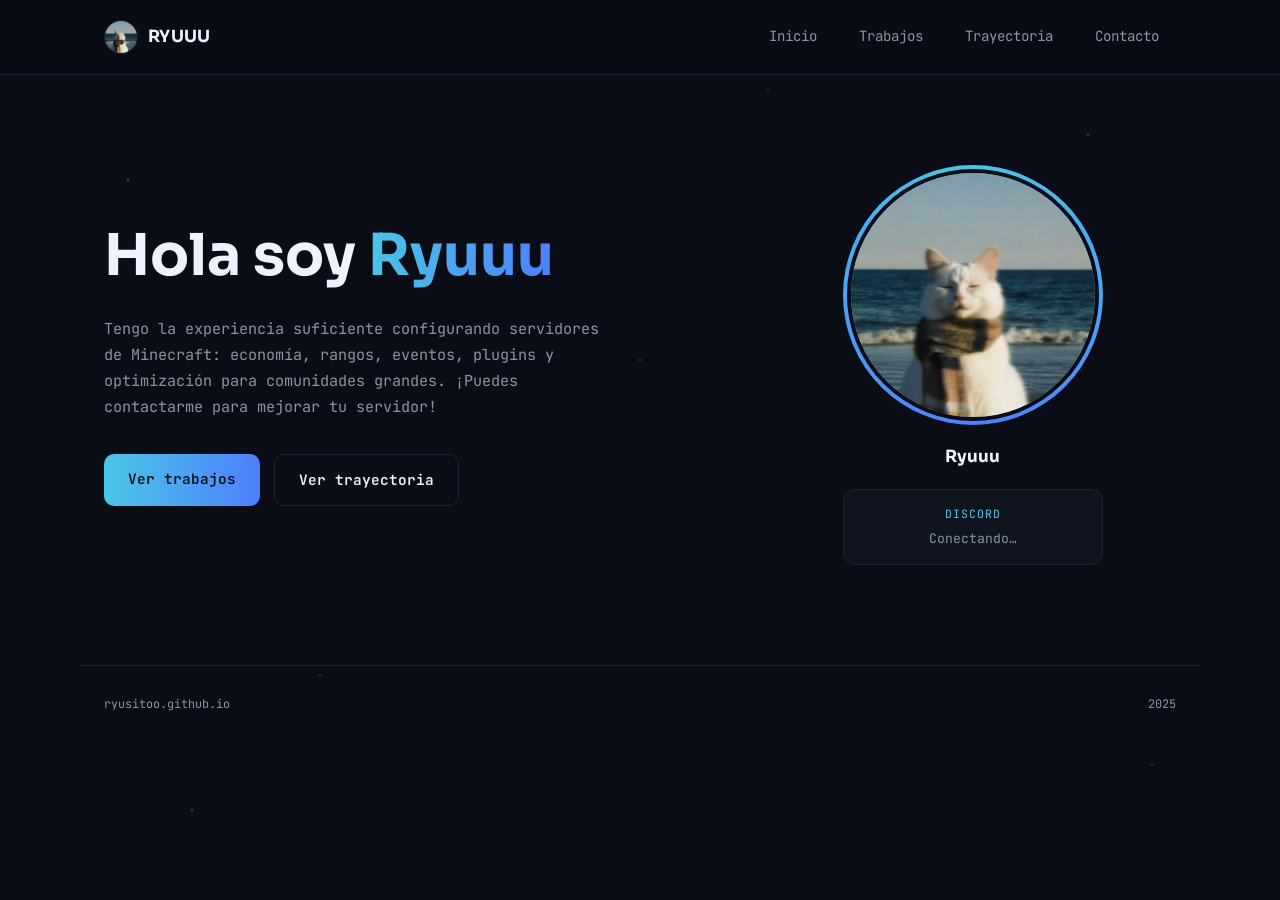
==== index.html @ 5bfda87e "Update index.html" ====
<!doctype html>
<html lang="es">
<head>
<meta charset="UTF-8" />
<meta name="viewport" content="width=device-width, initial-scale=1.0" />
<title>Ryuuu | Inicio</title>
<meta name="description" content="Portafolio de Ryuuu: configuraciones para servidores de Minecraft." />
<link rel="preconnect" href="https://fonts.googleapis.com">
<link rel="preconnect" href="https://fonts.gstatic.com" crossorigin>
<link href="https://fonts.googleapis.com/css2?family=Sora:wght@600;700;800&family=JetBrains+Mono:wght@400;500;600;700&display=swap" rel="stylesheet">
<link rel="stylesheet" href="style.css" />
</head>
<body>

<div class="dots" aria-hidden="true"></div>

<header class="nav">
  <div class="nav-inner">
    <a class="brand" href="index.html">
      <img class="brand-icon" src="clovicspfp.jpg" alt="" />
      <span>RYUUU</span>
    </a>
    <nav class="nav-links">
      <a href="index.html" class="active">Inicio</a>
      <a href="trabajos.html">Trabajos</a>
      <a href="trayectoria.html">Trayectoria</a>
      <a href="contacto.html">Contacto</a>
    </nav>
  </div>
</header>

<main>
  <section class="hero">
    <div class="hero-inner">
      <div class="hero-copy">
        <h1>Hola soy <span class="grad">Ryuuu</span></h1>
        <p class="hero-text">
          Tengo la experiencia suficiente configurando servidores de Minecraft:
          economía, rangos, eventos, plugins y optimización para comunidades
          grandes. ¡Puedes contactarme para mejorar tu servidor!
        </p>
        <div class="hero-actions">
          <a class="btn btn-primary" href="trabajos.html">Ver trabajos</a>
          <a class="btn btn-ghost" href="trayectoria.html">Ver trayectoria</a>
        </div>
      </div>

      <div class="hero-photo">
        <div class="hero-photo-ring">
          <img id="dc-avatar" src="clovicspfp.jpg" alt="Foto de Ryuuu" />
          <span id="dc-dot" class="dc-dot dc-dot-offline"></span>
        </div>
        <span id="dc-username" class="hero-name">Ryuuu</span>

        <a class="discord-card" href="https://discord.gg/XXQP9EAdQJ" target="_blank" rel="noopener" id="discord-card">
          <div class="dc-label">DISCORD</div>
          <div id="dc-status-text" class="dc-status">Conectando…</div>
          <div id="dc-activity" class="dc-activity" hidden>
            <img id="dc-activity-img" class="dc-activity-img" src="" alt="" hidden />
            <div class="dc-activity-text">
              <div id="dc-activity-name" class="dc-activity-name"></div>
              <div id="dc-activity-detail" class="dc-activity-detail"></div>
            </div>
          </div>
        </a>
      </div>
    </div>
  </section>
</main>

<footer class="footer">
  <span>ryusitoo.github.io</span>
  <span>2025</span>
</footer>

<script src="script.js"></script>
</body>
</html>
---- style.css ----
:root{
  --bg: #0A0D16;
  --bg-panel: #10141F;
  --bg-panel-2: #141A28;
  --ink: #EEF2FF;
  --ink-dim: #8B93A8;
  --accent: #49C6E5;
  --accent-2: #4E7FFF;
  --line: #1E2433;
  --radius: 16px;

  --font-head: "Sora", sans-serif;
  --font-body: "JetBrains Mono", monospace;
}

*{ box-sizing: border-box; }
html{ scroll-behavior: smooth; }

body{
  margin:0;
  background: var(--bg);
  color: var(--ink);
  font-family: var(--font-body);
  line-height: 1.7;
  -webkit-font-smoothing: antialiased;
  position: relative;
  overflow-x: hidden;
}

img{ max-width:100%; display:block; }
a{ color: inherit; text-decoration: none; }

h1,h2,h3{
  font-family: var(--font-head);
  font-weight: 700;
  line-height: 1.1;
  margin: 0 0 .5em;
}

.grad{
  background: linear-gradient(90deg, var(--accent), var(--accent-2));
  -webkit-background-clip: text;
  background-clip: text;
  color: transparent;
}

.section-inner{
  max-width: 1120px;
  margin: 0 auto;
  padding: 0 24px;
}

/* decorative floating dots, like derivao's background */
.dots{
  position: fixed;
  inset: 0;
  z-index: 0;
  pointer-events: none;
  background-image:
    radial-gradient(2px 2px at 10% 20%, rgba(73,198,229,.5), transparent),
    radial-gradient(2px 2px at 85% 15%, rgba(78,127,255,.5), transparent),
    radial-gradient(2px 2px at 70% 60%, rgba(73,198,229,.4), transparent),
    radial-gradient(2px 2px at 25% 75%, rgba(78,127,255,.4), transparent),
    radial-gradient(2px 2px at 50% 40%, rgba(73,198,229,.3), transparent),
    radial-gradient(2px 2px at 90% 85%, rgba(78,127,255,.4), transparent),
    radial-gradient(2px 2px at 15% 90%, rgba(73,198,229,.4), transparent),
    radial-gradient(2px 2px at 60% 10%, rgba(78,127,255,.3), transparent);
  background-repeat: no-repeat;
}

main, .nav, .footer{ position: relative; z-index: 1; }

/* NAV */
.nav{
  position: sticky;
  top:0;
  z-index: 50;
  background: rgba(10,13,22,0.85);
  backdrop-filter: blur(10px);
  border-bottom: 1px solid var(--line);
}
.nav-inner{
  max-width: 1120px;
  margin: 0 auto;
  padding: 16px 24px;
  display:flex;
  align-items:center;
  justify-content: space-between;
  gap: 24px;
}
.brand{
  display:flex;
  align-items:center;
  gap: 10px;
  font-family: var(--font-head);
  font-weight: 700;
  font-size: 1.05rem;
  letter-spacing: .02em;
}
.brand-icon{
  width: 34px; height: 34px;
  border-radius: 50%;
  object-fit: cover;
  border: 1px solid var(--line);
}
.nav-links{
  display:flex;
  gap: 8px;
  font-size: .88rem;
  color: var(--ink-dim);
}
.nav-links a{
  padding: 8px 16px;
  border-radius: 8px;
  border: 1px solid transparent;
  transition: color .15s ease, border-color .15s ease, background .15s ease;
}
.nav-links a:hover{ color: var(--ink); }
.nav-links a.active{
  color: var(--ink);
  border-color: var(--line);
  background: var(--bg-panel);
}

/* BUTTONS */
.btn{
  font-family: var(--font-body);
  font-weight: 600;
  font-size: .9rem;
  padding: 13px 24px;
  border-radius: 10px;
  display:inline-block;
  transition: transform .12s ease, opacity .15s ease, border-color .15s ease, color .15s ease;
}
.btn-primary{
  background: linear-gradient(90deg, var(--accent), var(--accent-2));
  color: #06131A;
}
.btn-primary:hover{ transform: translateY(-1px); opacity: .92; }
.btn-ghost{
  border: 1px solid var(--line);
  color: var(--ink);
}
.btn-ghost:hover{ border-color: var(--accent); color: var(--accent); }

.hero-actions{ display:flex; gap:14px; flex-wrap:wrap; }

/* HERO */
.hero{
  padding: 90px 0 100px;
}
.hero-inner{
  max-width: 1120px;
  margin: 0 auto;
  padding: 0 24px;
  display:grid;
  grid-template-columns: 1.2fr .8fr;
  gap: 56px;
  align-items:center;
}
.hero h1{ font-size: clamp(2.4rem, 5.2vw, 3.6rem); }
.hero-text{
  font-family: var(--font-body);
  color: var(--ink-dim);
  font-size: .95rem;
  max-width: 56ch;
  margin: 22px 0 34px;
}

.hero-photo{ display:flex; flex-direction:column; align-items:center; gap: 18px; }
.hero-photo-ring{
  width: 260px; height: 260px;
  border-radius: 50%;
  padding: 4px;
  background: conic-gradient(from 0deg, var(--accent), var(--accent-2), var(--accent));
}
.hero-photo-ring img{
  width: 100%; height: 100%;
  border-radius: 50%;
  object-fit: cover;
  border: 4px solid var(--bg);
}
.hero-name{
  font-family: var(--font-head);
  font-weight: 700;
  font-size: 1.05rem;
}
.discord-card{
  width: 260px;
  padding: 14px;
  text-align:center;
  border-radius: 12px;
  border: 1px solid var(--line);
  background: var(--bg-panel);
}
.discord-card .dc-label{
  font-size: .72rem;
  letter-spacing: .08em;
  color: var(--accent);
}
.discord-card .dc-status{
  font-size: .82rem;
  color: var(--ink-dim);
  margin-top: 4px;
}
.discord-card:hover{ border-color: var(--accent); }

/* SECTIONS (trabajos / trayectoria / contacto) */
.page-section{
  padding: 90px 0;
}
.page-section h2{
  font-size: clamp(1.8rem, 3.6vw, 2.4rem);
  text-align: center;
  margin-bottom: 48px;
}

/* WORK TILE (Configs) */
.cards-grid-single{
  display:flex;
  justify-content:center;
  margin-bottom: 44px;
}
.work-tile{
  width: 260px;
  background: var(--bg-panel);
  border: 1px solid var(--line);
  border-radius: var(--radius);
  padding: 32px 24px;
  text-align: center;
  transition: transform .15s ease, border-color .15s ease;
}
.work-tile:hover{ transform: translateY(-4px); border-color: var(--accent); }
.tile-badge{
  width: 96px; height: 96px;
  margin: 0 auto 20px;
  border-radius: 50%;
  display:flex;
  align-items:center;
  justify-content:center;
  background: radial-gradient(circle at 35% 30%, rgba(73,198,229,.35), rgba(10,13,22,0));
  border: 1px solid rgba(73,198,229,.35);
  box-shadow: 0 0 30px rgba(73,198,229,.15) inset;
}
.tile-badge span{
  font-family: var(--font-body);
  font-weight: 700;
  font-size: .74rem;
  letter-spacing: .04em;
  color: var(--accent);
}
.work-tile h3{ font-size: 1.2rem; margin-bottom: 6px; }
.work-tile p{ font-family: var(--font-body); color: var(--ink-dim); font-size: .84rem; margin:0; }

.cta-pill{
  display:block;
  width: fit-content;
  margin: 0 auto;
  font-family: var(--font-body);
  font-weight: 600;
  font-size: .88rem;
  padding: 14px 26px;
  border-radius: 999px;
  background: linear-gradient(90deg, rgba(73,198,229,.15), rgba(78,127,255,.15));
  border: 1px solid rgba(73,198,229,.35);
  color: var(--ink);
  transition: border-color .15s ease, transform .12s ease;
}
.cta-pill:hover{ border-color: var(--accent); transform: translateY(-1px); }

/* TRAYECTORIA */
.server-list{
  display:flex;
  flex-direction:column;
  gap: 22px;
}
.server-card{
  display:flex;
  gap: 22px;
  padding: 26px;
  background: var(--bg-panel);
  border: 1px solid var(--line);
  border-radius: var(--radius);
}
.server-logo{
  width: 64px; height: 64px;
  border-radius: 50%;
  object-fit: cover;
  border: 1px solid var(--line);
  flex-shrink:0;
}
.server-body{ flex:1; min-width:0; }
.server-head{ display:flex; align-items:center; gap:12px; flex-wrap:wrap; }
.server-head h3{ font-size: 1.15rem; margin:0; }
.server-dates{
  font-size: .78rem;
  color: var(--ink-dim);
  margin: 6px 0 12px;
}
.server-desc{
  font-family: var(--font-head);
  font-weight: 400;
  color: var(--ink-dim);
  margin: 0 0 16px;
  max-width: 68ch;
  line-height: 1.6;
}

.status{
  font-family: var(--font-body);
  font-size: .68rem;
  font-weight: 600;
  padding: 3px 11px;
  border-radius: 20px;
  border: 1px solid var(--line);
}
.status-active{ color: var(--accent); border-color: rgba(73,198,229,.4); }
.status-legacy{ color: var(--ink-dim); }

.server-review{
  margin: 14px 0 0;
  padding: 14px 18px;
  border-left: 2px solid var(--accent);
  background: var(--bg-panel-2);
  border-radius: 0 10px 10px 0;
  font-family: var(--font-head);
  font-size: .88rem;
  color: var(--ink-dim);
  font-style: normal;
}
.server-review cite{
  display:block;
  margin-top: 8px;
  font-family: var(--font-body);
  font-style: normal;
  font-size: .74rem;
  color: var(--ink);
}

/* CONTACTO */
.contacto-inner{ text-align:center; max-width: 620px; }

/* FOOTER */
.footer{
  border-top: 1px solid var(--line);
  padding: 28px 24px;
  max-width: 1120px;
  margin: 0 auto;
  display:flex;
  justify-content: space-between;
  font-size: .74rem;
  color: var(--ink-dim);
}

@media (max-width: 760px){
  .nav-links{ display:none; }
  .hero-inner{ grid-template-columns: 1fr; }
  .hero-photo{ order: -1; }
  .server-card{ flex-direction: column; }
}

@media (prefers-reduced-motion: reduce){
  html{ scroll-behavior: auto; }
  .btn, .work-tile, .cta-pill{ transition:none; }
}
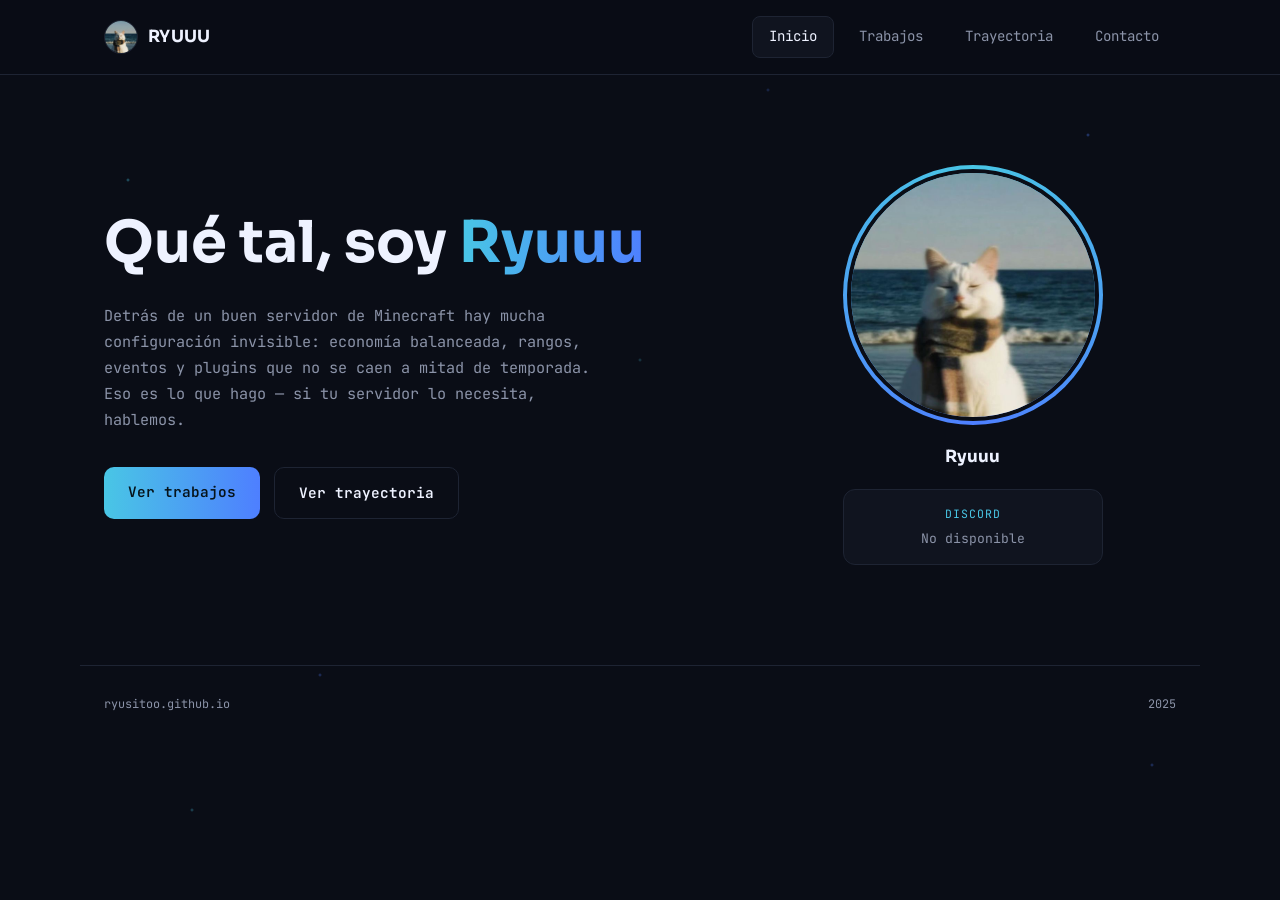
==== commit 2d461bc6: "Update index.html" ====
--- a/index.html
+++ b/index.html
@@ -13,6 +13,11 @@
 <body>
 
 <div class="dots" aria-hidden="true"></div>
+<div class="bg-glow" aria-hidden="true">
+  <span class="blob blob-a"></span>
+  <span class="blob blob-b"></span>
+  <span class="blob blob-c"></span>
+</div>
 
 <header class="nav">
   <div class="nav-inner">
@@ -33,11 +38,12 @@
   <section class="hero">
     <div class="hero-inner">
       <div class="hero-copy">
-        <h1>Hola soy <span class="grad">Ryuuu</span></h1>
+        <h1>Qué tal, soy <span class="grad">Ryuuu</span></h1>
         <p class="hero-text">
-          Tengo la experiencia suficiente configurando servidores de Minecraft:
-          economía, rangos, eventos, plugins y optimización para comunidades
-          grandes. ¡Puedes contactarme para mejorar tu servidor!
+          Detrás de un buen servidor de Minecraft hay mucha configuración
+          invisible: economía balanceada, rangos, eventos y plugins que no se
+          caen a mitad de temporada. Eso es lo que hago — si tu servidor lo
+          necesita, hablemos.
         </p>
         <div class="hero-actions">
           <a class="btn btn-primary" href="trabajos.html">Ver trabajos</a>
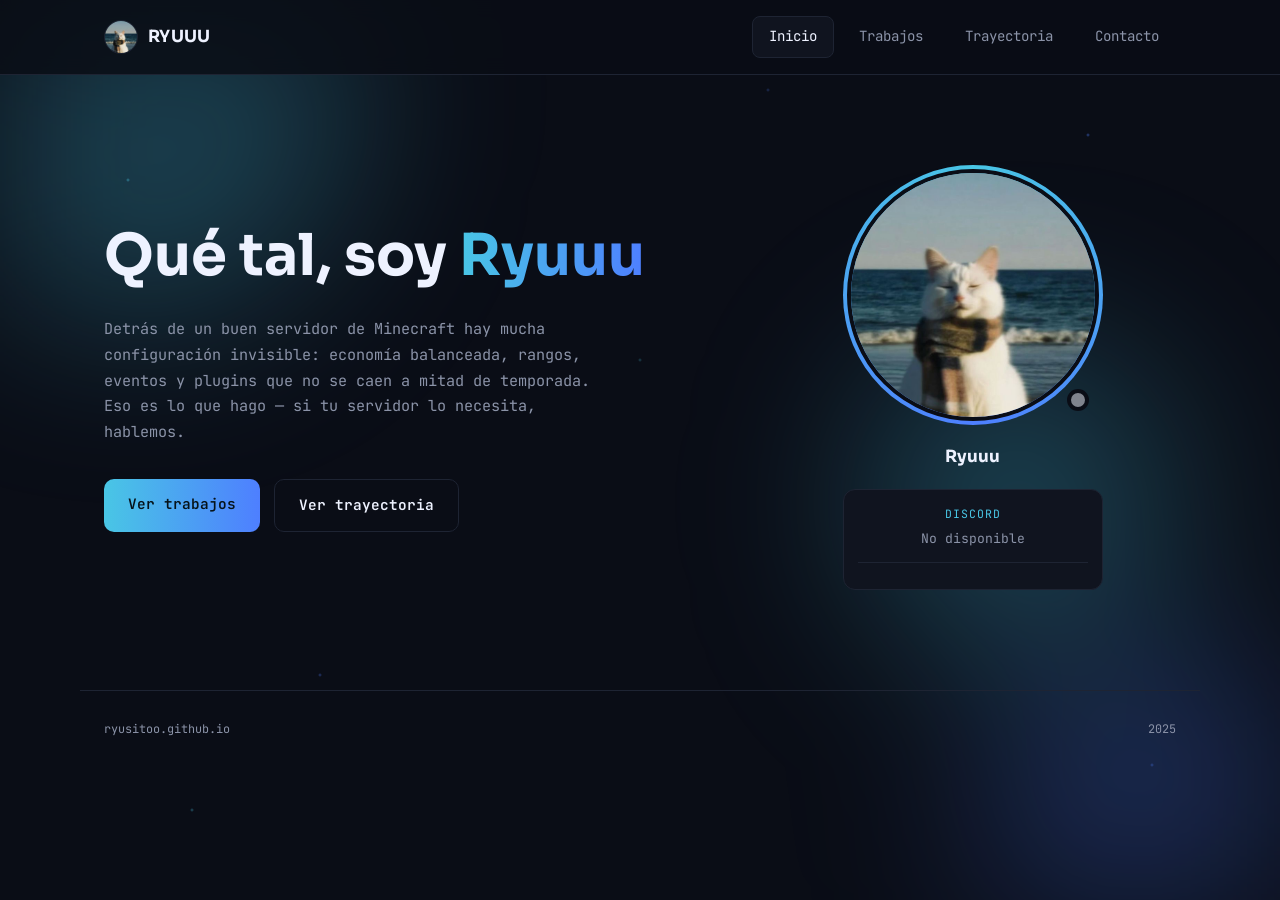
==== commit 66031b55: "Add files via upload" ====
--- a/index.html
+++ b/index.html
@@ -2,83 +2,12 @@
 <html lang="es">
 <head>
 <meta charset="UTF-8" />
-<meta name="viewport" content="width=device-width, initial-scale=1.0" />
-<title>Ryuuu | Inicio</title>
-<meta name="description" content="Portafolio de Ryuuu: configuraciones para servidores de Minecraft." />
-<link rel="preconnect" href="https://fonts.googleapis.com">
-<link rel="preconnect" href="https://fonts.gstatic.com" crossorigin>
-<link href="https://fonts.googleapis.com/css2?family=Sora:wght@600;700;800&family=JetBrains+Mono:wght@400;500;600;700&display=swap" rel="stylesheet">
-<link rel="stylesheet" href="style.css" />
+<meta http-equiv="refresh" content="0; url=inicio.html" />
+<link rel="canonical" href="inicio.html" />
+<title>Ryuuu</title>
+<script>location.replace("inicio.html");</script>
 </head>
 <body>
-
-<div class="dots" aria-hidden="true"></div>
-<div class="bg-glow" aria-hidden="true">
-  <span class="blob blob-a"></span>
-  <span class="blob blob-b"></span>
-  <span class="blob blob-c"></span>
-</div>
-
-<header class="nav">
-  <div class="nav-inner">
-    <a class="brand" href="index.html">
-      <img class="brand-icon" src="clovicspfp.jpg" alt="" />
-      <span>RYUUU</span>
-    </a>
-    <nav class="nav-links">
-      <a href="index.html" class="active">Inicio</a>
-      <a href="trabajos.html">Trabajos</a>
-      <a href="trayectoria.html">Trayectoria</a>
-      <a href="contacto.html">Contacto</a>
-    </nav>
-  </div>
-</header>
-
-<main>
-  <section class="hero">
-    <div class="hero-inner">
-      <div class="hero-copy">
-        <h1>Qué tal, soy <span class="grad">Ryuuu</span></h1>
-        <p class="hero-text">
-          Detrás de un buen servidor de Minecraft hay mucha configuración
-          invisible: economía balanceada, rangos, eventos y plugins que no se
-          caen a mitad de temporada. Eso es lo que hago — si tu servidor lo
-          necesita, hablemos.
-        </p>
-        <div class="hero-actions">
-          <a class="btn btn-primary" href="trabajos.html">Ver trabajos</a>
-          <a class="btn btn-ghost" href="trayectoria.html">Ver trayectoria</a>
-        </div>
-      </div>
-
-      <div class="hero-photo">
-        <div class="hero-photo-ring">
-          <img id="dc-avatar" src="clovicspfp.jpg" alt="Foto de Ryuuu" />
-          <span id="dc-dot" class="dc-dot dc-dot-offline"></span>
-        </div>
-        <span id="dc-username" class="hero-name">Ryuuu</span>
-
-        <a class="discord-card" href="https://discord.gg/XXQP9EAdQJ" target="_blank" rel="noopener" id="discord-card">
-          <div class="dc-label">DISCORD</div>
-          <div id="dc-status-text" class="dc-status">Conectando…</div>
-          <div id="dc-activity" class="dc-activity" hidden>
-            <img id="dc-activity-img" class="dc-activity-img" src="" alt="" hidden />
-            <div class="dc-activity-text">
-              <div id="dc-activity-name" class="dc-activity-name"></div>
-              <div id="dc-activity-detail" class="dc-activity-detail"></div>
-            </div>
-          </div>
-        </a>
-      </div>
-    </div>
-  </section>
-</main>
-
-<footer class="footer">
-  <span>ryusitoo.github.io</span>
-  <span>2025</span>
-</footer>
-
-<script src="script.js"></script>
+<p>Redirigiendo a <a href="inicio.html">inicio.html</a>…</p>
 </body>
 </html>
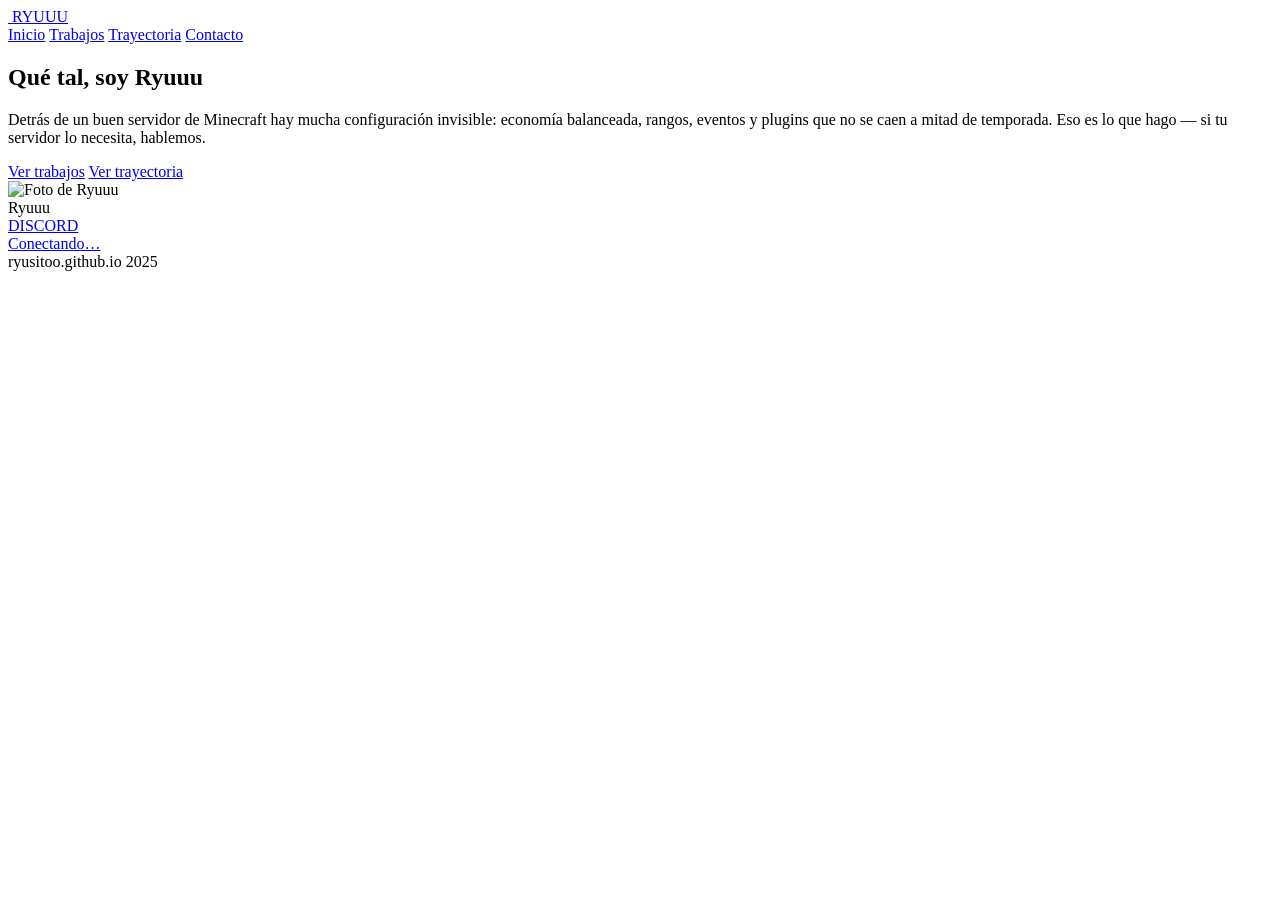
==== commit 054c2f4f: "Update index.html" ====
--- a/index.html
+++ b/index.html
@@ -2,12 +2,82 @@
 <html lang="es">
 <head>
 <meta charset="UTF-8" />
-<meta http-equiv="refresh" content="0; url=inicio.html" />
-<link rel="canonical" href="inicio.html" />
-<title>Ryuuu</title>
-<script>location.replace("inicio.html");</script>
+<meta name="viewport" content="width=device-width, initial-scale=1.0" />
+<title>Ryuuu | Inicio</title>
+<meta name="description" content="Portafolio de Ryuuu: configuraciones para servidores de Minecraft." />
+<link rel="preconnect" href="https://fonts.googleapis.com">
+<link rel="preconnect" href="https://fonts.gstatic.com" crossorigin>
+<link href="https://fonts.googleapis.com/css2?family=Sora:wght@600;700;800&family=JetBrains+Mono:wght@400;500;600;700&display=swap" rel="stylesheet">
+<link rel="stylesheet" href="/web/style.css" />
 </head>
 <body>
-<p>Redirigiendo a <a href="inicio.html">inicio.html</a>…</p>
+
+<div class="dots" aria-hidden="true"></div>
+<div class="bg-glow" aria-hidden="true">
+  <span class="blob blob-a"></span>
+  <span class="blob blob-b"></span>
+  <span class="blob blob-c"></span>
+</div>
+
+<header class="nav">
+  <div class="nav-inner">
+    <a class="brand" href="/web/">
+      <img class="brand-icon" src="/web/clovicspfp.jpg" alt="" />
+      <span>RYUUU</span>
+    </a>
+    <nav class="nav-links">
+      <a href="/web/" class="active">Inicio</a>
+      <a href="trabajos/">Trabajos</a>
+      <a href="trayectoria/">Trayectoria</a>
+      <a href="contacto/">Contacto</a>
+    </nav>
+  </div>
+</header>
+
+<main>
+  <section class="hero">
+    <div class="hero-inner">
+      <div class="hero-copy">
+        <h1>Qué tal, soy <span class="grad">Ryuuu</span></h1>
+        <p class="hero-text">
+          Detrás de un buen servidor de Minecraft hay mucha configuración
+          invisible: economía balanceada, rangos, eventos y plugins que no se
+          caen a mitad de temporada. Eso es lo que hago — si tu servidor lo
+          necesita, hablemos.
+        </p>
+        <div class="hero-actions">
+          <a class="btn btn-primary" href="trabajos/">Ver trabajos</a>
+          <a class="btn btn-ghost" href="trayectoria/">Ver trayectoria</a>
+        </div>
+      </div>
+
+      <div class="hero-photo">
+        <div class="hero-photo-ring">
+          <img id="dc-avatar" src="/web/clovicspfp.jpg" alt="Foto de Ryuuu" />
+          <span id="dc-dot" class="dc-dot dc-dot-offline"></span>
+        </div>
+        <span id="dc-username" class="hero-name">Ryuuu</span>
+
+        <a class="discord-card" href="https://discord.gg/HVJnEmYe5R" target="_blank" rel="noopener" id="discord-card">
+          <div class="dc-label">DISCORD</div>
+          <div id="dc-status-text" class="dc-status">Conectando…</div>
+          <div id="dc-activity" class="dc-activity" hidden>
+            <div class="dc-activity-text">
+              <div id="dc-activity-name" class="dc-activity-name"></div>
+              <div id="dc-activity-detail" class="dc-activity-detail"></div>
+            </div>
+          </div>
+        </a>
+      </div>
+    </div>
+  </section>
+</main>
+
+<footer class="footer">
+  <span>ryusitoo.github.io</span>
+  <span>2025</span>
+</footer>
+
+<script src="/web/script.js"></script>
 </body>
 </html>
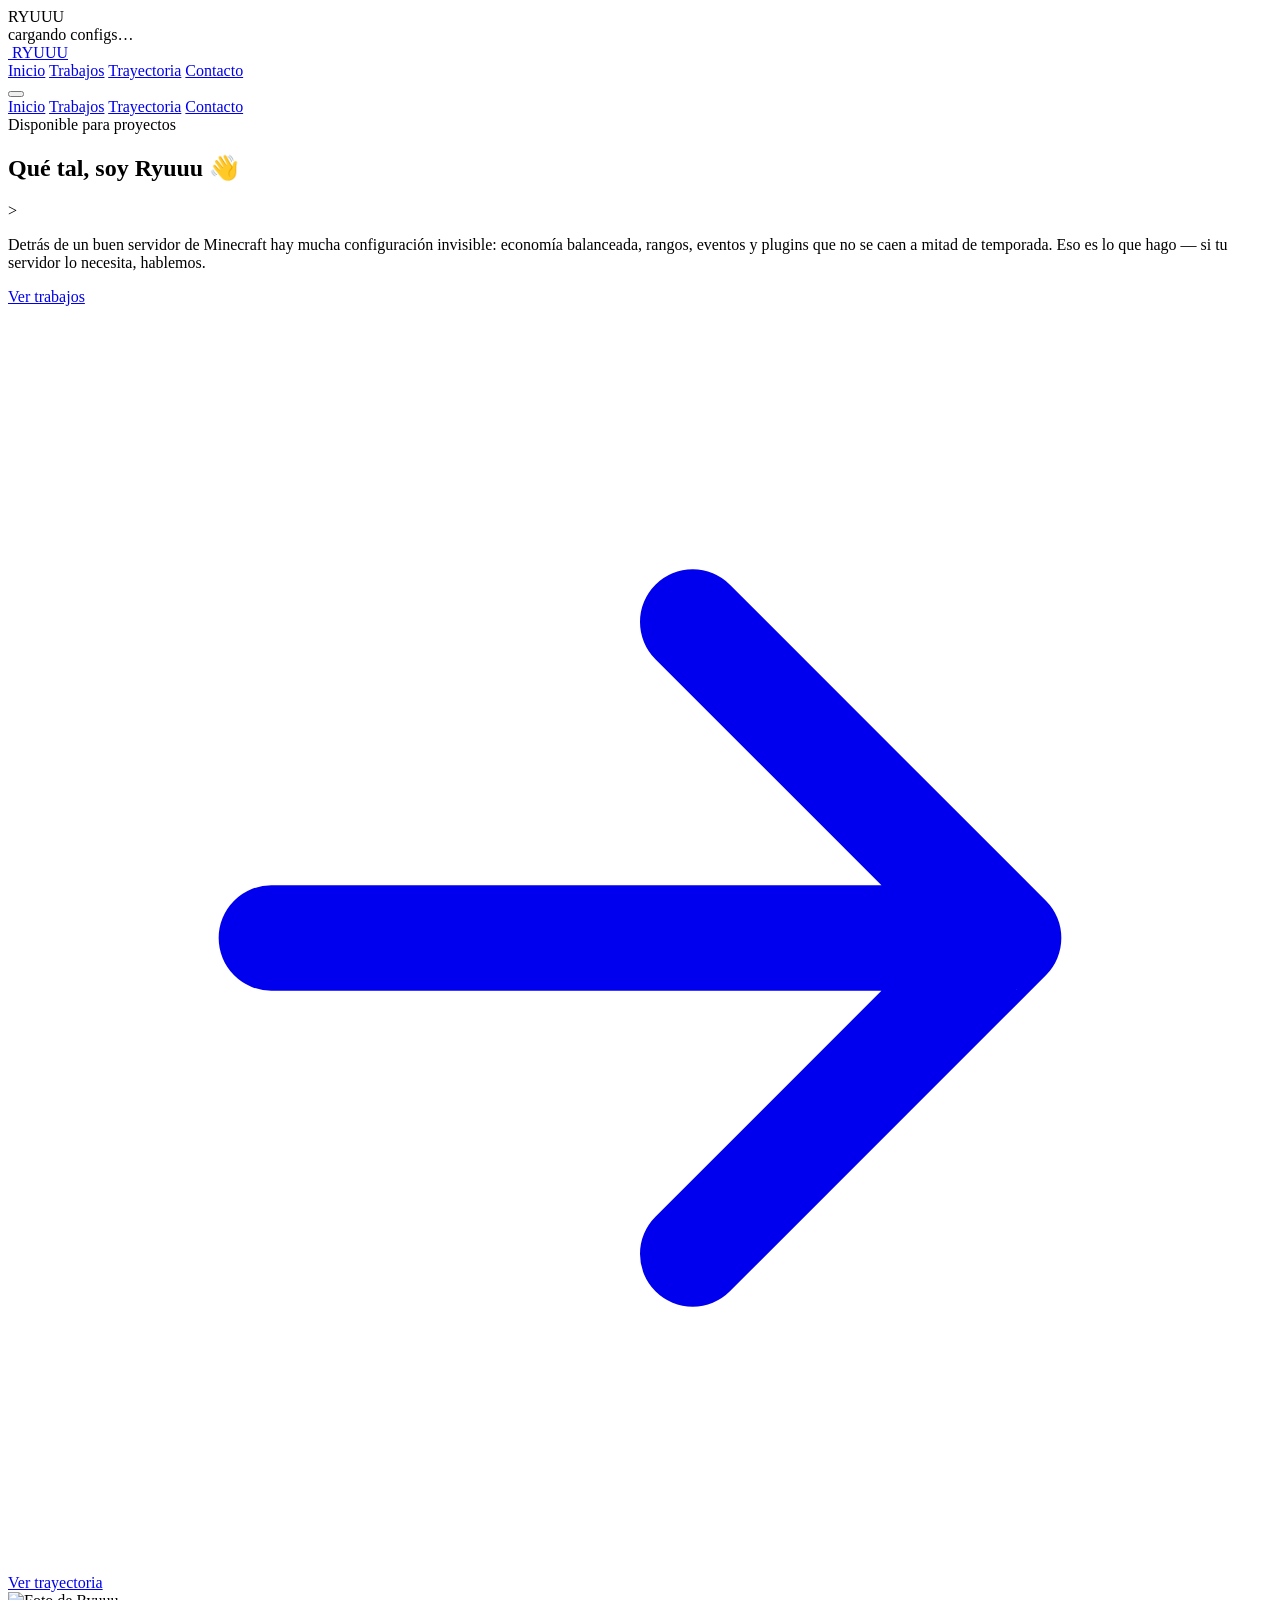
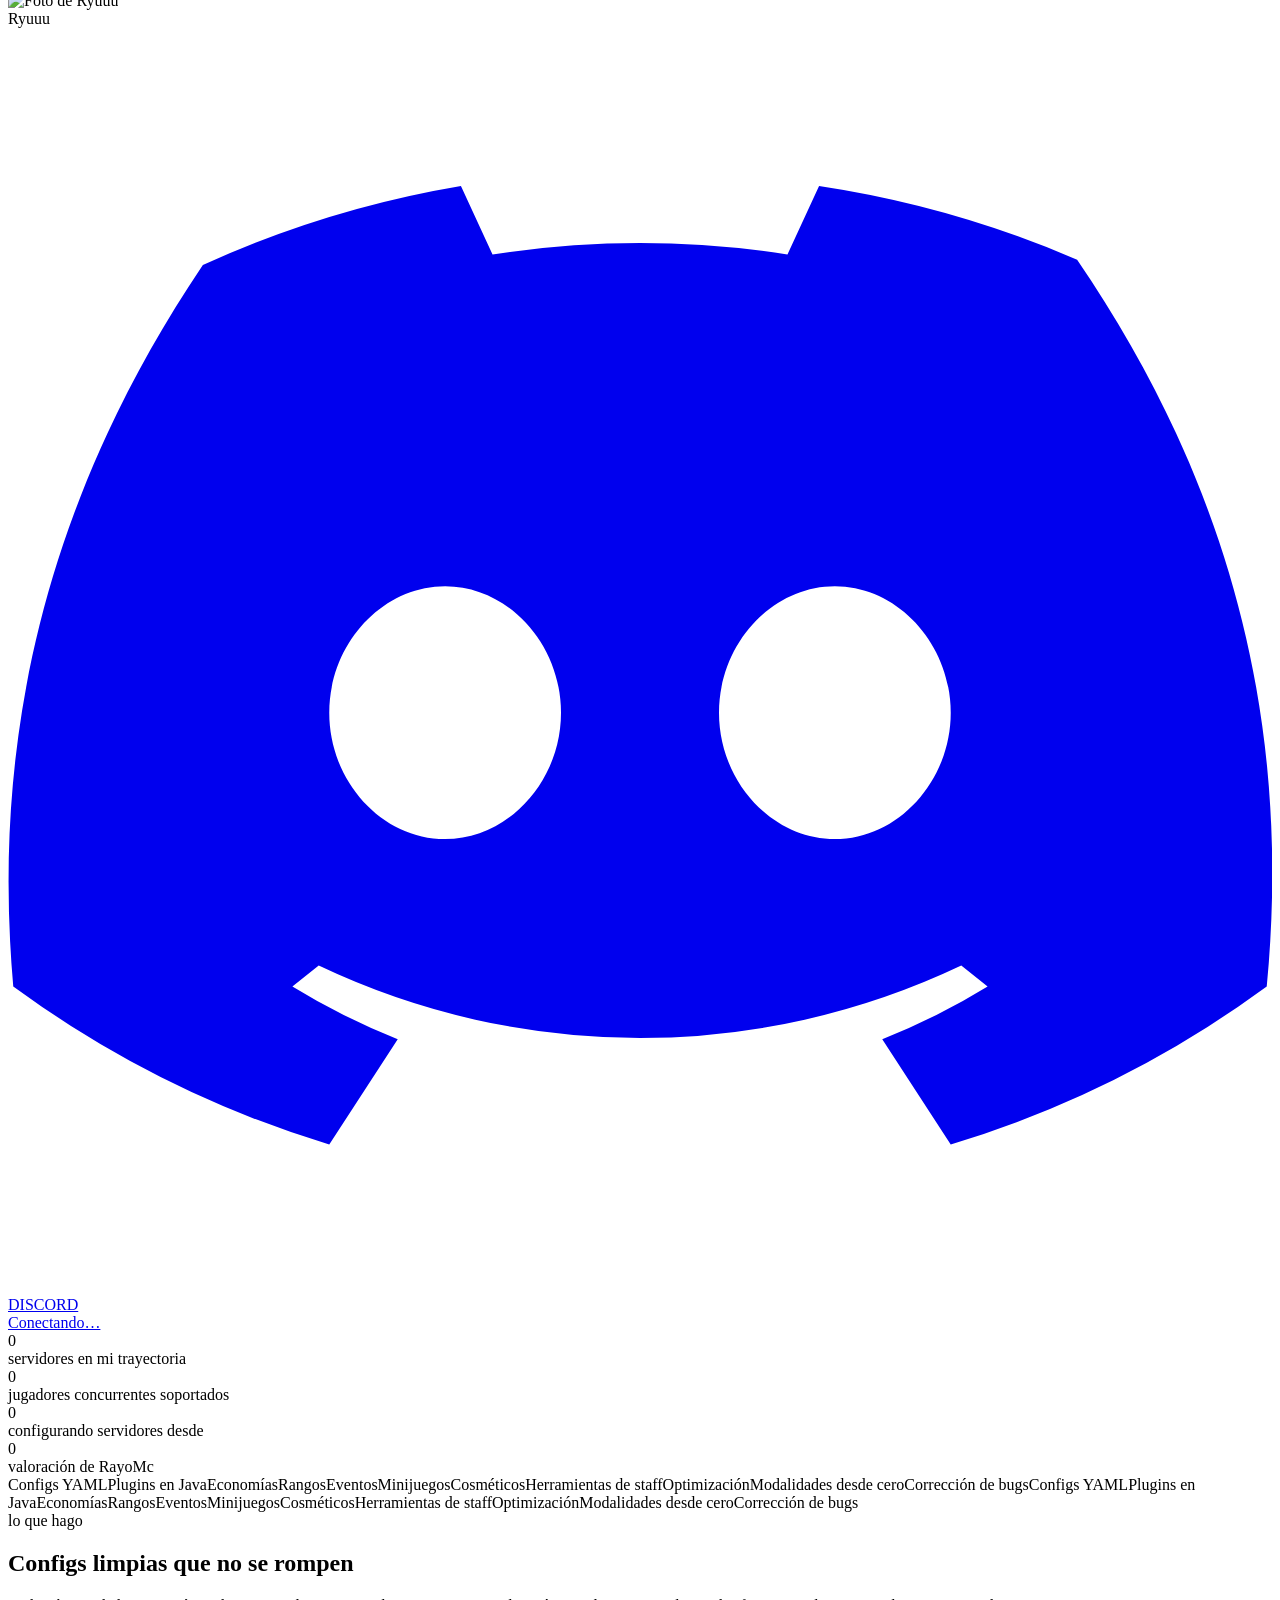
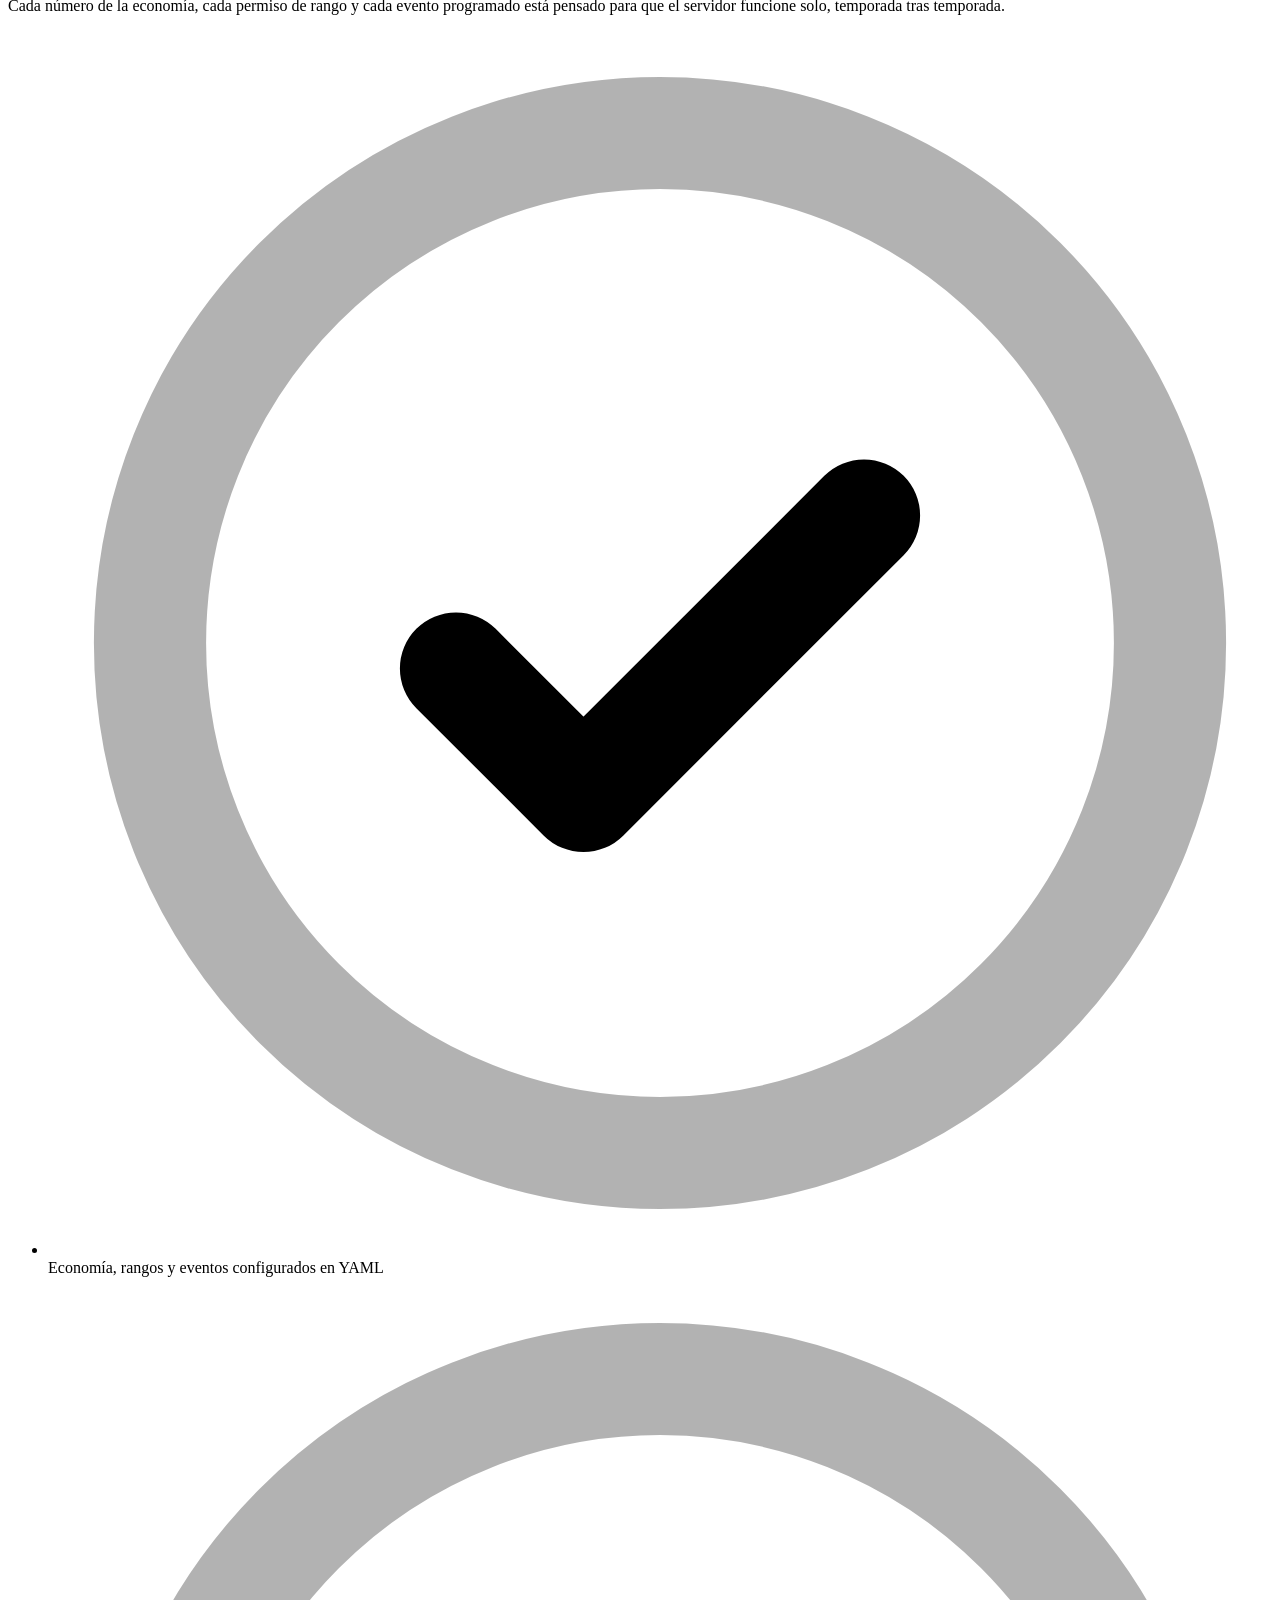
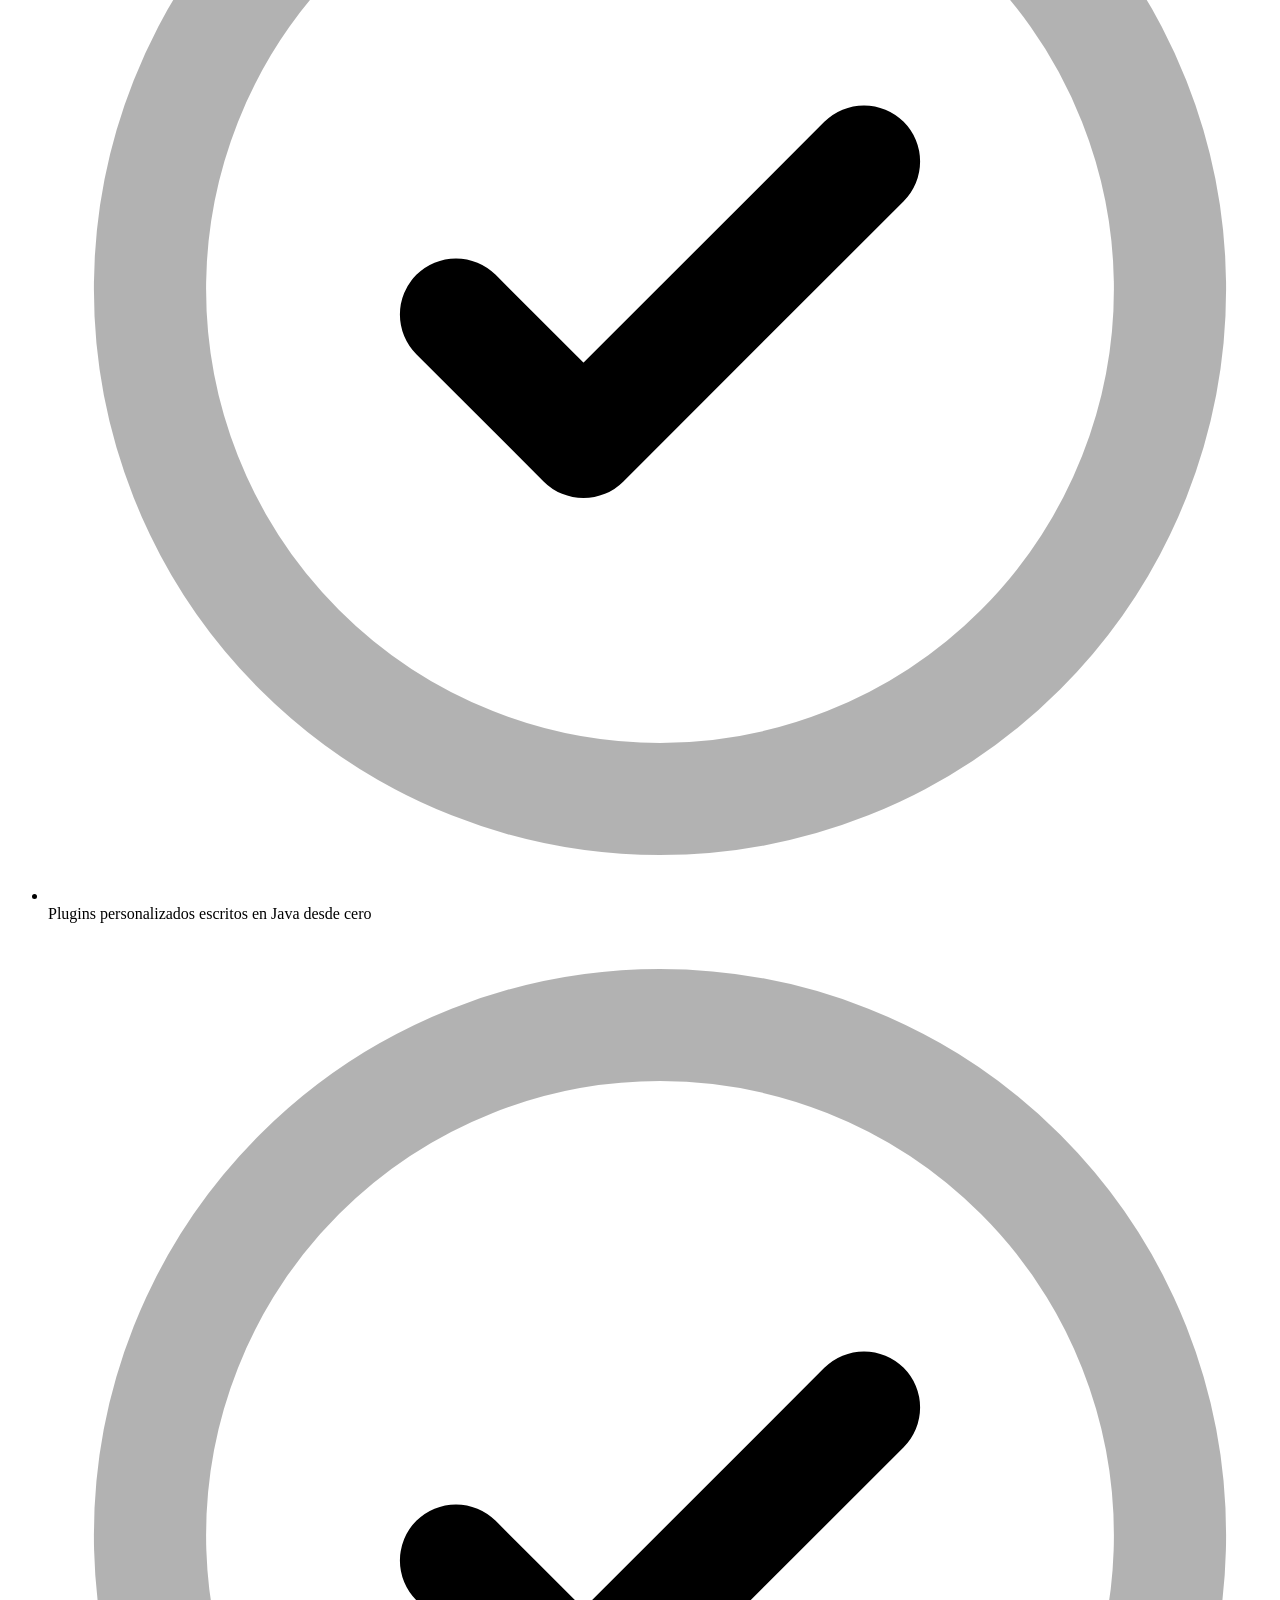
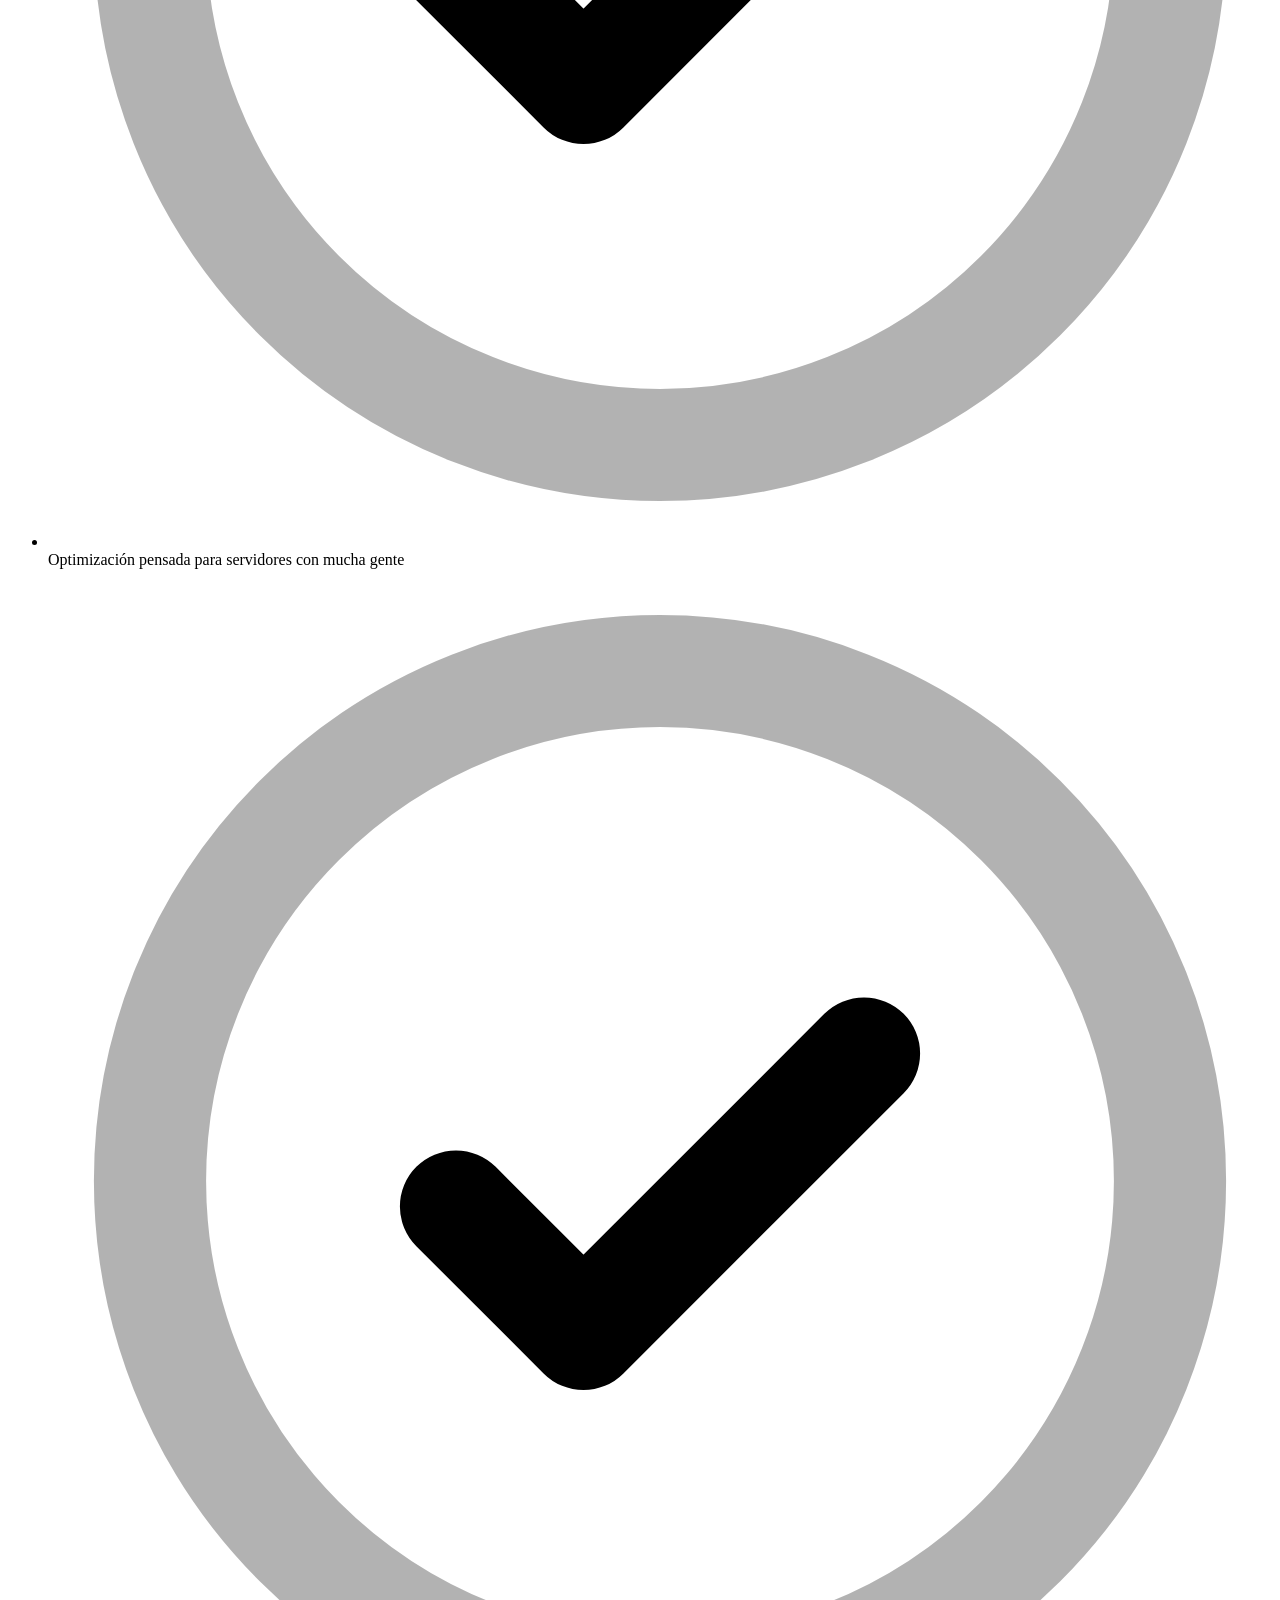
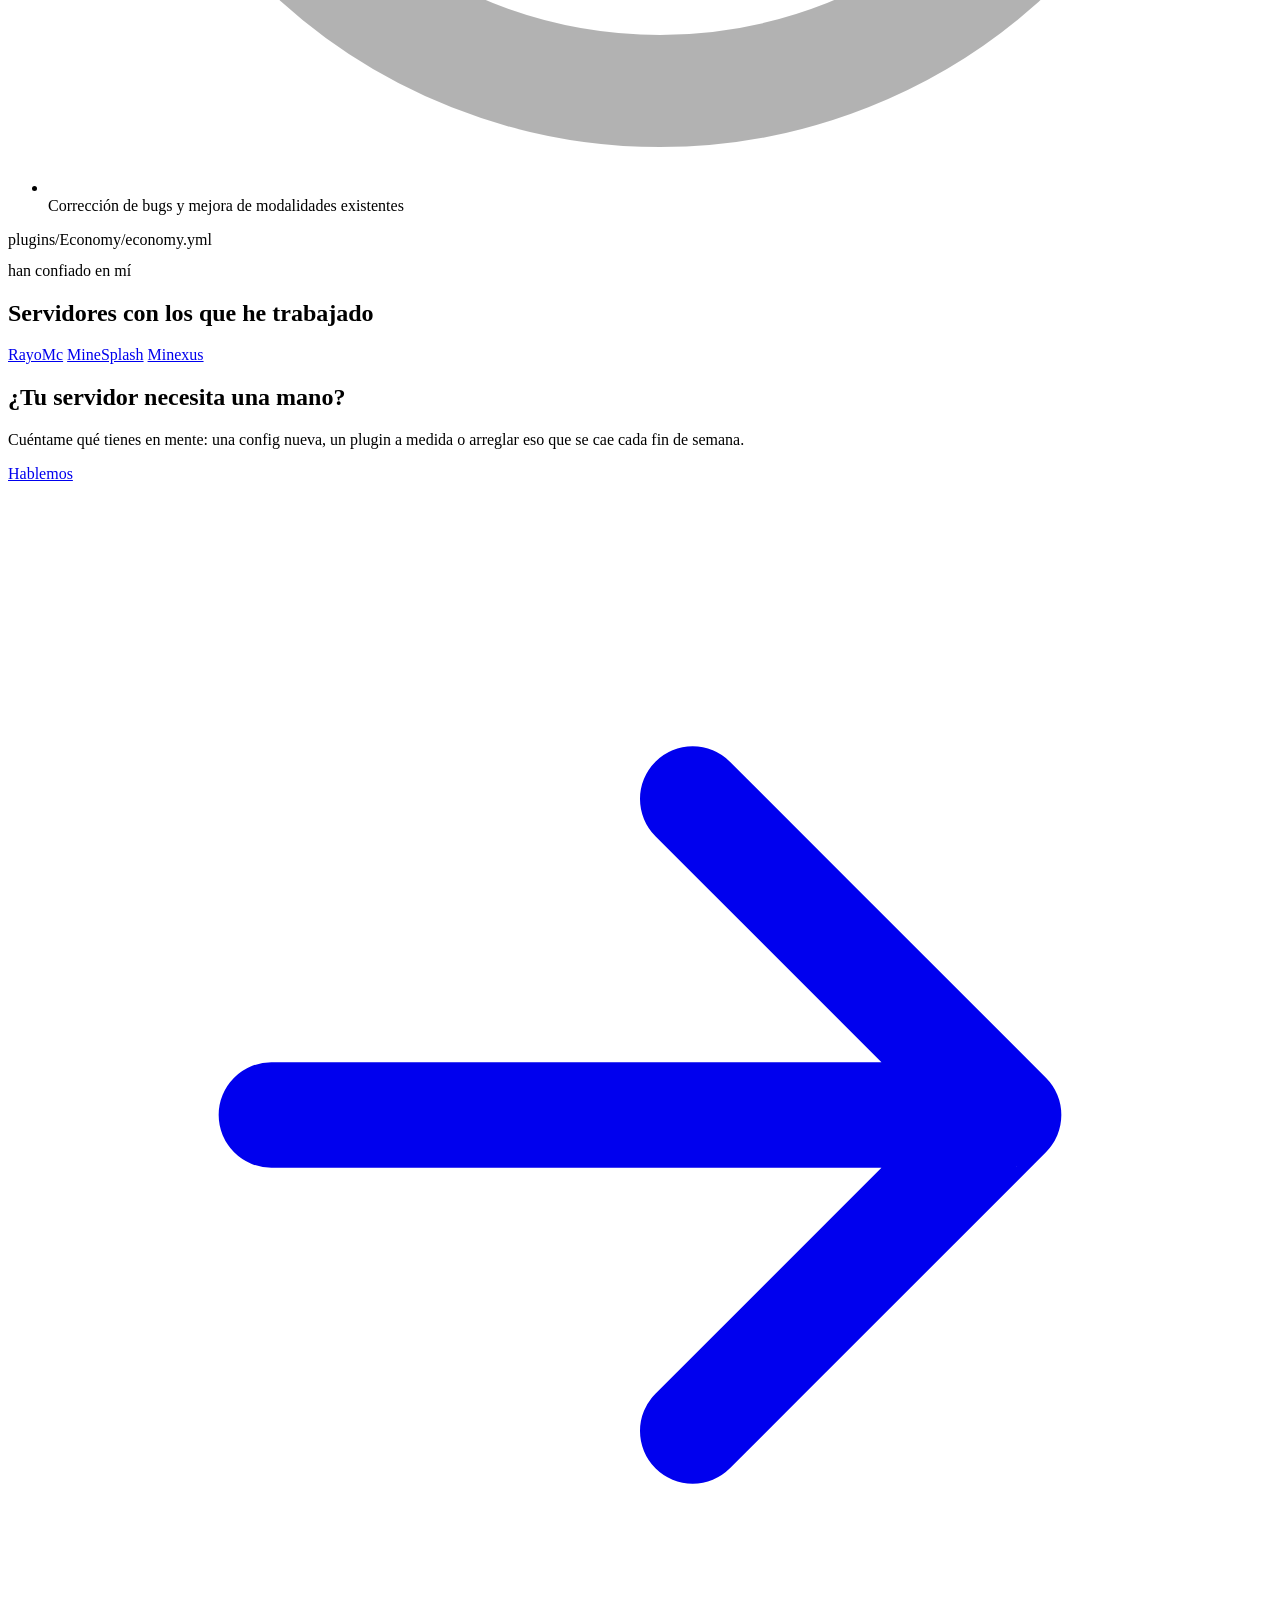
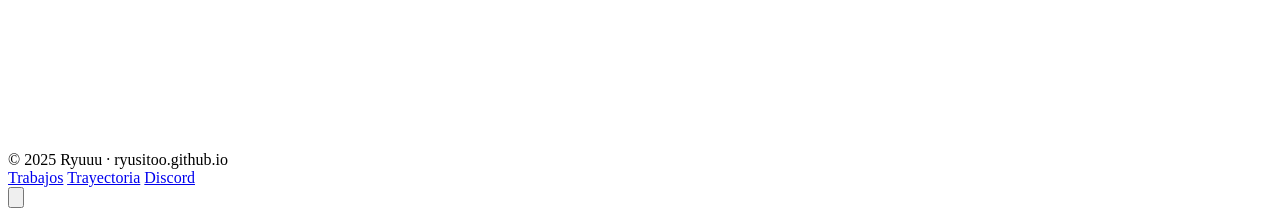
==== commit 32d83a49: "Update index.html" ====
--- a/index.html
+++ b/index.html
@@ -4,15 +4,27 @@
 <meta charset="UTF-8" />
 <meta name="viewport" content="width=device-width, initial-scale=1.0" />
 <title>Ryuuu | Inicio</title>
-<meta name="description" content="Portafolio de Ryuuu: configuraciones para servidores de Minecraft." />
+<meta name="description" content="Portafolio de Ryuuu: configuraciones, plugins y optimización para servidores de Minecraft." />
+<meta name="theme-color" content="#070A12" />
+<meta property="og:title" content="Ryuuu | Inicio" />
+<meta property="og:description" content="Portafolio de Ryuuu: configuraciones, plugins y optimización para servidores de Minecraft." />
+<meta property="og:image" content="https://ryusitoo.github.io/web/clovicspfp.jpg" />
+<link rel="icon" href="/web/clovicspfp.jpg" />
 <link rel="preconnect" href="https://fonts.googleapis.com">
 <link rel="preconnect" href="https://fonts.gstatic.com" crossorigin>
-<link href="https://fonts.googleapis.com/css2?family=Sora:wght@600;700;800&family=JetBrains+Mono:wght@400;500;600;700&display=swap" rel="stylesheet">
+<link href="https://fonts.googleapis.com/css2?family=Sora:wght@400;600;700;800&family=JetBrains+Mono:wght@400;500;600;700&display=swap" rel="stylesheet">
 <link rel="stylesheet" href="/web/style.css" />
+<script>try{if(sessionStorage.getItem("ryu-intro"))document.documentElement.classList.add("seen")}catch(e){}</script>
 </head>
 <body>
 
-<div class="dots" aria-hidden="true"></div>
+<div class="preloader" aria-hidden="true">
+  <div class="preloader-inner">
+    <div class="preloader-logo"><span>R</span><span>Y</span><span>U</span><span>U</span><span>U</span></div>
+    <div class="preloader-bar"><span></span></div>
+    <div class="preloader-text">cargando configs…</div>
+  </div>
+</div>
 <div class="bg-glow" aria-hidden="true">
   <span class="blob blob-a"></span>
   <span class="blob blob-b"></span>
@@ -25,57 +37,149 @@
       <img class="brand-icon" src="/web/clovicspfp.jpg" alt="" />
       <span>RYUUU</span>
     </a>
-    <nav class="nav-links">
-      <a href="/web/" class="active">Inicio</a>
-      <a href="trabajos/">Trabajos</a>
-      <a href="trayectoria/">Trayectoria</a>
-      <a href="contacto/">Contacto</a>
+    <nav class="nav-links" aria-label="Principal">
+      <span class="nav-indicator" aria-hidden="true"></span>
+      <a href="/web/" class="active" aria-current="page">Inicio</a>
+      <a href="/web/trabajos/">Trabajos</a>
+      <a href="/web/trayectoria/">Trayectoria</a>
+      <a href="/web/contacto/">Contacto</a>
     </nav>
+    <button class="nav-toggle" aria-label="Abrir menú" aria-expanded="false"><span></span><span></span><span></span></button>
   </div>
 </header>
+
+<nav class="mobile-menu" aria-label="Menú móvil">
+  <a href="/web/" class="active">Inicio</a>
+  <a href="/web/trabajos/">Trabajos</a>
+  <a href="/web/trayectoria/">Trayectoria</a>
+  <a href="/web/contacto/">Contacto</a>
+</nav>
 
 <main>
   <section class="hero">
     <div class="hero-inner">
       <div class="hero-copy">
-        <h1>Qué tal, soy <span class="grad">Ryuuu</span></h1>
-        <p class="hero-text">
+        <span class="eyebrow reveal"><span class="pulse"></span> Disponible para proyectos</span>
+        <h1 class="split" style="--base:150ms">Qué tal, soy <span class="grad">Ryuuu</span> <span class="wave">👋</span></h1>
+        <p class="typing-line reveal" style="--d:.5s"><span class="prompt">&gt;</span><span class="typed" data-words='["configs para servidores de Minecraft","plugins en Java desde cero","economías balanceadas","rangos, eventos y modalidades"]'></span><span class="caret"></span></p>
+        <p class="hero-text reveal" style="--d:.65s">
           Detrás de un buen servidor de Minecraft hay mucha configuración
           invisible: economía balanceada, rangos, eventos y plugins que no se
           caen a mitad de temporada. Eso es lo que hago — si tu servidor lo
           necesita, hablemos.
         </p>
-        <div class="hero-actions">
-          <a class="btn btn-primary" href="trabajos/">Ver trabajos</a>
-          <a class="btn btn-ghost" href="trayectoria/">Ver trayectoria</a>
+        <div class="hero-actions reveal" style="--d:.8s">
+          <a class="btn btn-primary magnetic" href="/web/trabajos/">Ver trabajos <svg class="arrow" viewBox="0 0 24 24" fill="none" stroke="currentColor" stroke-width="2" stroke-linecap="round" stroke-linejoin="round"><path d="M5 12h14M13 6l6 6-6 6"/></svg></a>
+          <a class="btn btn-ghost magnetic" href="/web/trayectoria/">Ver trayectoria</a>
         </div>
       </div>
 
-      <div class="hero-photo">
-        <div class="hero-photo-ring">
-          <img id="dc-avatar" src="/web/clovicspfp.jpg" alt="Foto de Ryuuu" />
-          <span id="dc-dot" class="dc-dot dc-dot-offline"></span>
+      <div class="hero-photo reveal zoom" style="--d:.3s">
+        <div class="photo-stage">
+          <div class="orbit"><span class="block block-1"></span><span class="block block-2"></span><span class="block block-3"></span></div>
+          <div class="orbit orbit-2"><span class="block block-4"></span><span class="block block-5"></span></div>
+          <div class="hero-photo-ring">
+            <img class="js-dc-avatar" src="/web/clovicspfp.jpg" alt="Foto de Ryuuu" />
+            <span class="dc-dot dc-dot-offline js-dc-dot"></span>
+          </div>
         </div>
-        <span id="dc-username" class="hero-name">Ryuuu</span>
-
-        <a class="discord-card" href="https://discord.gg/HVJnEmYe5R" target="_blank" rel="noopener" id="discord-card">
-          <div class="dc-label">DISCORD</div>
-          <div id="dc-status-text" class="dc-status">Conectando…</div>
-          <div id="dc-activity" class="dc-activity" hidden>
-            <div class="dc-activity-text">
-              <div id="dc-activity-name" class="dc-activity-name"></div>
-              <div id="dc-activity-detail" class="dc-activity-detail"></div>
-            </div>
+        <span class="hero-name js-dc-name">Ryuuu</span>
+        <a class="discord-card" href="https://discord.gg/HVJnEmYe5R" target="_blank" rel="noopener">
+          <div class="dc-head">
+            <div class="dc-label"><svg viewBox="0 0 24 24" fill="currentColor"><path d="M20.3 4.4A19.8 19.8 0 0 0 15.4 3l-.6 1.3a18.3 18.3 0 0 0-5.6 0L8.6 3a19.7 19.7 0 0 0-4.9 1.5C.6 9.1-.3 13.7.1 18.2a19.9 19.9 0 0 0 6 3l1.3-2a12.9 12.9 0 0 1-2-1l.5-.4a14.2 14.2 0 0 0 12.2 0l.5.4a12.7 12.7 0 0 1-2 1l1.3 2a19.8 19.8 0 0 0 6-3c.5-5.2-.8-9.7-3.6-13.8ZM8.3 15.4c-1.2 0-2.2-1.1-2.2-2.4s1-2.4 2.2-2.4c1.2 0 2.2 1.1 2.2 2.4s-1 2.4-2.2 2.4Zm7.4 0c-1.2 0-2.2-1.1-2.2-2.4s1-2.4 2.2-2.4c1.2 0 2.2 1.1 2.2 2.4s-1 2.4-2.2 2.4Z"/></svg> DISCORD</div>
+            <div class="dc-status js-dc-status">Conectando…</div>
+          </div>
+          <div class="dc-activity js-dc-activity" hidden>
+            <div class="dc-activity-name js-dc-activity-name"></div>
+            <div class="dc-activity-detail js-dc-activity-detail"></div>
           </div>
         </a>
       </div>
     </div>
+
+    <div class="section-inner">
+      <div class="stats" data-stagger=".12">
+        <div class="stat"><div class="stat-num" data-count="3">0</div><div class="stat-label">servidores en mi trayectoria</div></div>
+        <div class="stat"><div class="stat-num" data-count="250" data-suffix="+">0</div><div class="stat-label">jugadores concurrentes soportados</div></div>
+        <div class="stat"><div class="stat-num" data-count="2024">0</div><div class="stat-label">configurando servidores desde</div></div>
+        <div class="stat"><div class="stat-num" data-count="10" data-suffix="/10">0</div><div class="stat-label">valoración de RayoMc</div></div>
+      </div>
+    </div>
+  </section>
+
+  <div class="marquee" aria-hidden="true"><div class="marquee-track"><span>Configs YAML</span><span>Plugins en Java</span><span>Economías</span><span>Rangos</span><span>Eventos</span><span>Minijuegos</span><span>Cosméticos</span><span>Herramientas de staff</span><span>Optimización</span><span>Modalidades desde cero</span><span>Corrección de bugs</span><span>Configs YAML</span><span>Plugins en Java</span><span>Economías</span><span>Rangos</span><span>Eventos</span><span>Minijuegos</span><span>Cosméticos</span><span>Herramientas de staff</span><span>Optimización</span><span>Modalidades desde cero</span><span>Corrección de bugs</span></div></div>
+
+  <section class="block-section">
+    <div class="section-inner split-showcase">
+      <div class="showcase-copy">
+        <span class="section-kicker reveal">lo que hago</span>
+        <h2 class="split">Configs limpias que <span class="grad">no se rompen</span></h2>
+        <p class="reveal">Cada número de la economía, cada permiso de rango y cada evento programado está pensado para que el servidor funcione solo, temporada tras temporada.</p>
+        <ul class="check-list" data-stagger=".1">
+          <li><svg viewBox="0 0 24 24" fill="none" stroke="currentColor" stroke-width="2.2" stroke-linecap="round" stroke-linejoin="round"><circle cx="12" cy="12" r="10" opacity=".3"/><path d="m8 12.5 2.5 2.5L16 9.5"/></svg><span>Economía, rangos y eventos configurados en YAML</span></li>
+          <li><svg viewBox="0 0 24 24" fill="none" stroke="currentColor" stroke-width="2.2" stroke-linecap="round" stroke-linejoin="round"><circle cx="12" cy="12" r="10" opacity=".3"/><path d="m8 12.5 2.5 2.5L16 9.5"/></svg><span>Plugins personalizados escritos en Java desde cero</span></li>
+          <li><svg viewBox="0 0 24 24" fill="none" stroke="currentColor" stroke-width="2.2" stroke-linecap="round" stroke-linejoin="round"><circle cx="12" cy="12" r="10" opacity=".3"/><path d="m8 12.5 2.5 2.5L16 9.5"/></svg><span>Optimización pensada para servidores con mucha gente</span></li>
+          <li><svg viewBox="0 0 24 24" fill="none" stroke="currentColor" stroke-width="2.2" stroke-linecap="round" stroke-linejoin="round"><circle cx="12" cy="12" r="10" opacity=".3"/><path d="m8 12.5 2.5 2.5L16 9.5"/></svg><span>Corrección de bugs y mejora de modalidades existentes</span></li>
+        </ul>
+      </div>
+      <div class="terminal reveal from-right">
+        <div class="term-bar"><i></i><i></i><i></i><span class="term-title">plugins/Economy/economy.yml</span></div>
+        <pre class="term-body"></pre>
+      </div>
+      <template id="term-src">c|# economy.yml · ejemplo
+k|economia¦|:
+|  ¦k|moneda¦|: ¦s|"Monedas"
+|  ¦k|saldo-inicial¦|: ¦n|250
+|  ¦k|impuesto-venta¦|: ¦n|0.05
+k|rangos¦|:
+|  ¦k|vip¦|:
+|    ¦k|prefijo¦|: ¦s|"&b[VIP]"
+|    ¦k|multiplicador¦|: ¦n|1.25
+|    ¦k|kits¦|: ¦b|[¦|diario, semanal¦b|]
+k|eventos¦|:
+|  ¦k|koth¦|:
+|    ¦k|horario¦|: ¦s|"sábado 20:00"
+|    ¦k|recompensa¦|: ¦n|5000
+|  ¦k|auto-reinicio¦|: ¦b|true
+c|# ✓ recargado sin errores</template>
+    </div>
+  </section>
+
+  <section class="block-section">
+    <div class="section-inner">
+      <div class="section-head">
+        <span class="section-kicker reveal">han confiado en mí</span>
+        <h2 class="split">Servidores con los que <span class="grad">he trabajado</span></h2>
+      </div>
+      <div class="logo-row" data-stagger=".1">
+        <a class="logo-chip" href="/web/trayectoria/"><img src="/web/images/logos/rayomc.png" alt="" />RayoMc</a>
+        <a class="logo-chip" href="/web/trayectoria/"><img src="/web/images/logos/minesplash.png" alt="" />MineSplash</a>
+        <a class="logo-chip" href="/web/trayectoria/"><img src="/web/images/logos/minexus.png" alt="" />Minexus</a>
+      </div>
+    </div>
+  </section>
+
+  <section>
+  <div class="section-inner">
+    <div class="cta-banner reveal zoom">
+      <h2 class="split">¿Tu servidor necesita <span class="grad">una mano?</span></h2>
+      <p>Cuéntame qué tienes en mente: una config nueva, un plugin a medida o arreglar eso que se cae cada fin de semana.</p>
+      <a class="btn btn-primary magnetic" href="/web/contacto/">Hablemos <svg class="arrow" viewBox="0 0 24 24" fill="none" stroke="currentColor" stroke-width="2" stroke-linecap="round" stroke-linejoin="round"><path d="M5 12h14M13 6l6 6-6 6"/></svg></a>
+    </div>
+  </div>
   </section>
 </main>
 
 <footer class="footer">
-  <span>ryusitoo.github.io</span>
-  <span>2025</span>
+  <div class="footer-inner">
+    <span>© <span class="js-year">2025</span> Ryuuu · ryusitoo.github.io</span>
+    <div class="footer-links">
+      <a href="/web/trabajos/">Trabajos</a>
+      <a href="/web/trayectoria/">Trayectoria</a>
+      <a href="https://discord.gg/HVJnEmYe5R" target="_blank" rel="noopener">Discord</a>
+    </div>
+    <button class="to-top" aria-label="Volver arriba"><svg viewBox="0 0 24 24" fill="none" stroke="currentColor" stroke-width="2.2" stroke-linecap="round" stroke-linejoin="round"><path d="M12 19V5M6 11l6-6 6 6"/></svg></button>
+  </div>
 </footer>
 
 <script src="/web/script.js"></script>
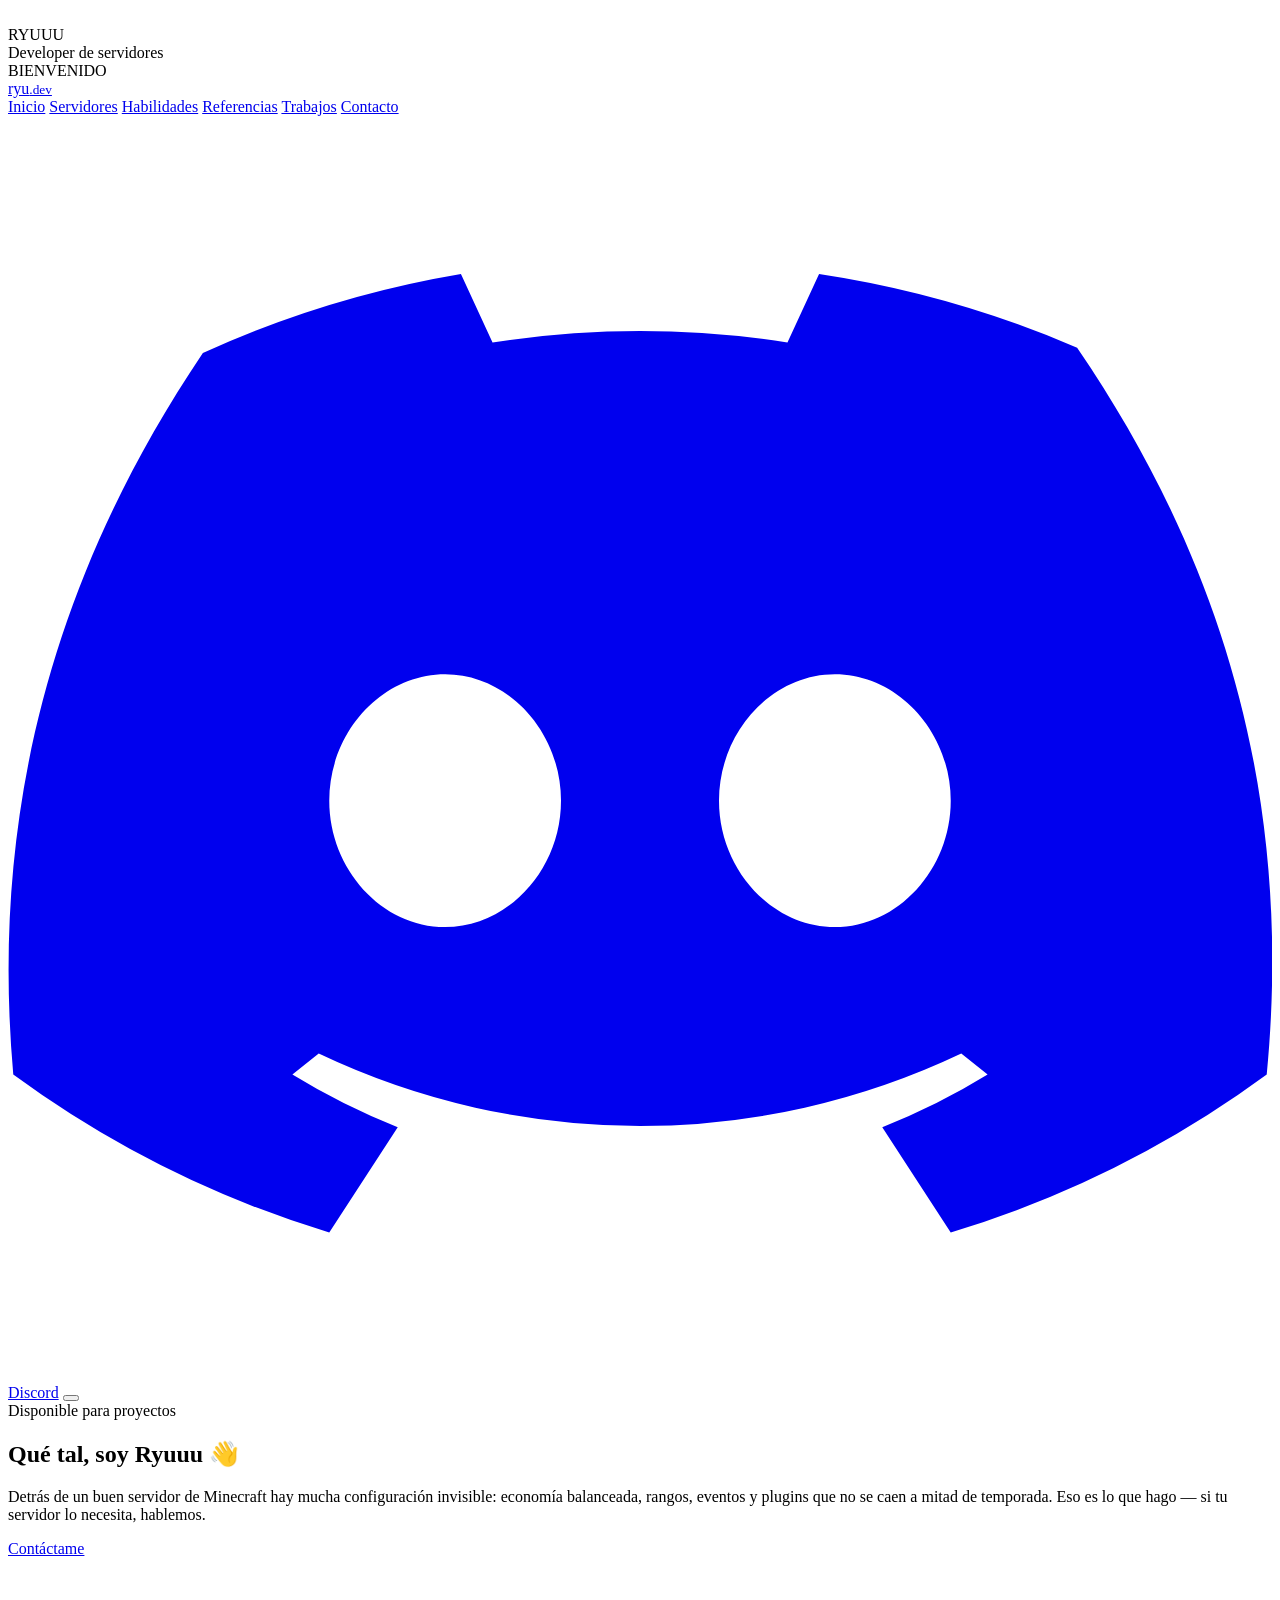
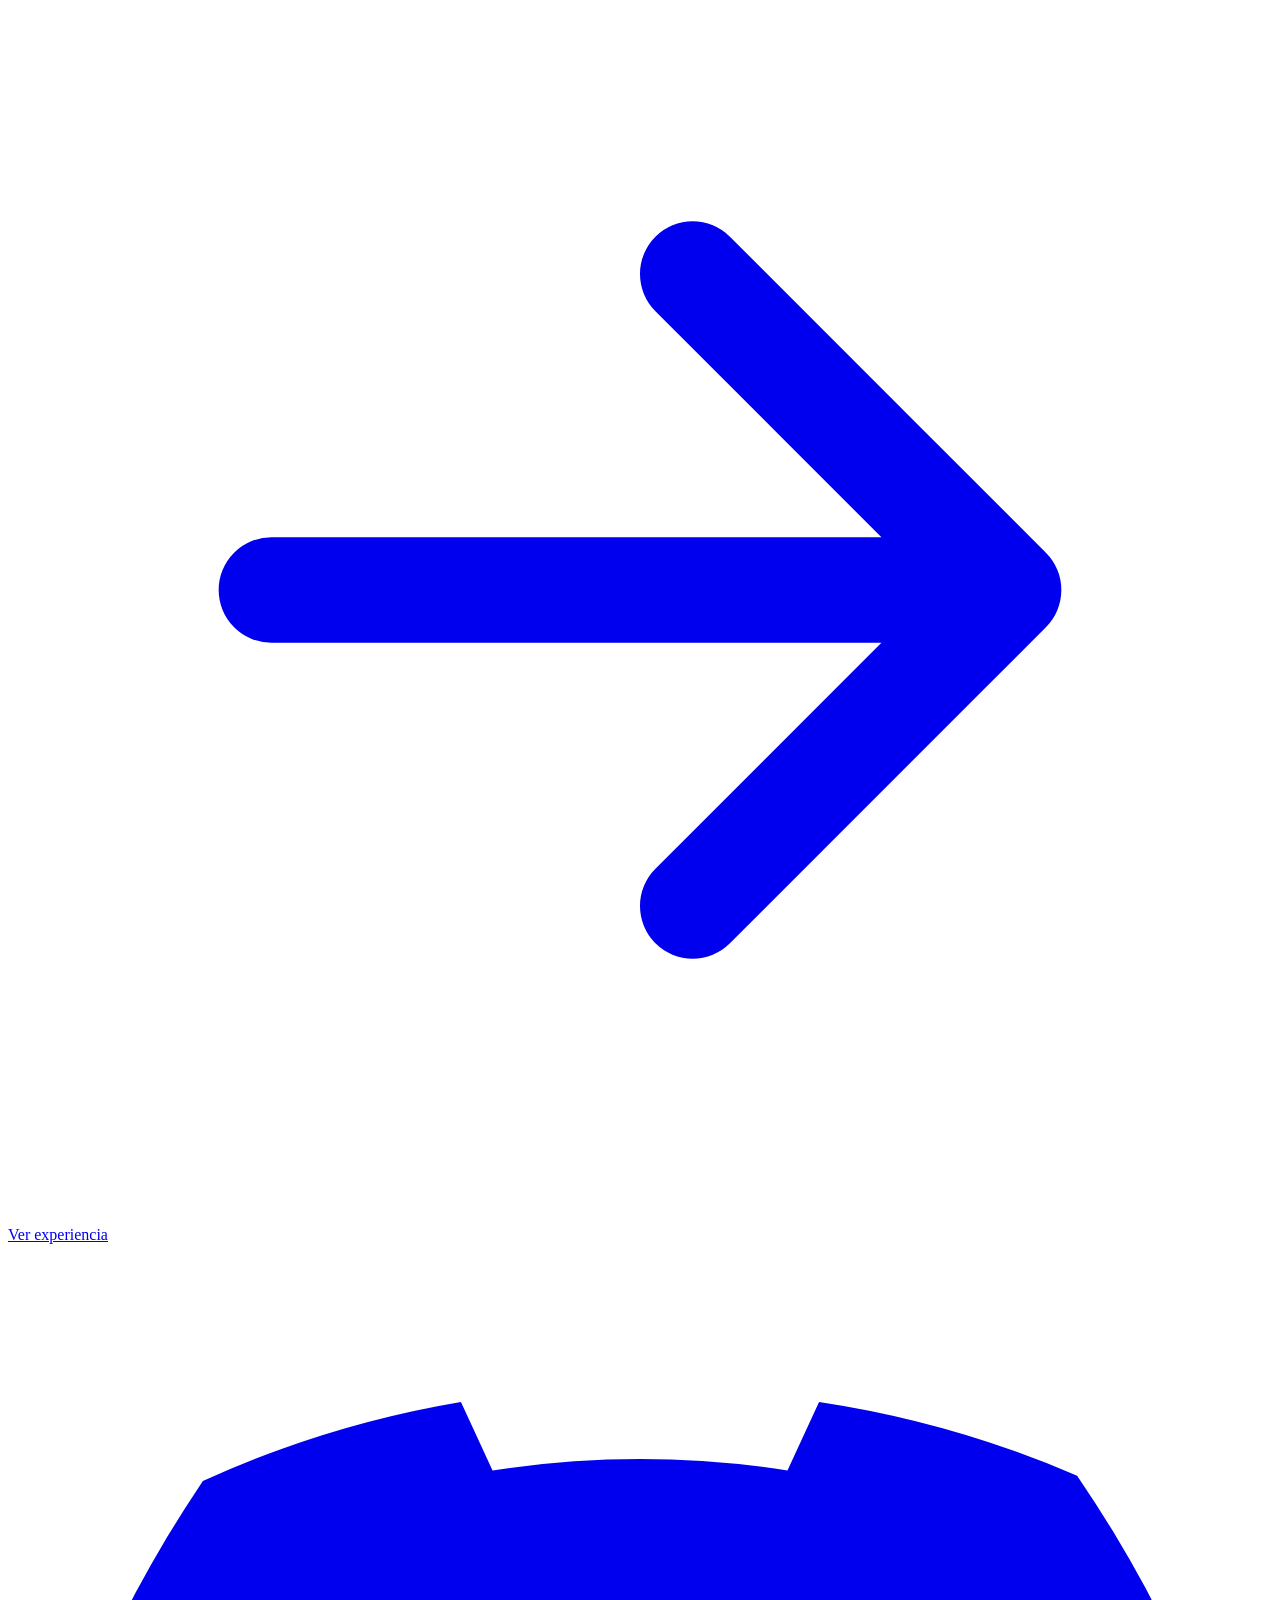
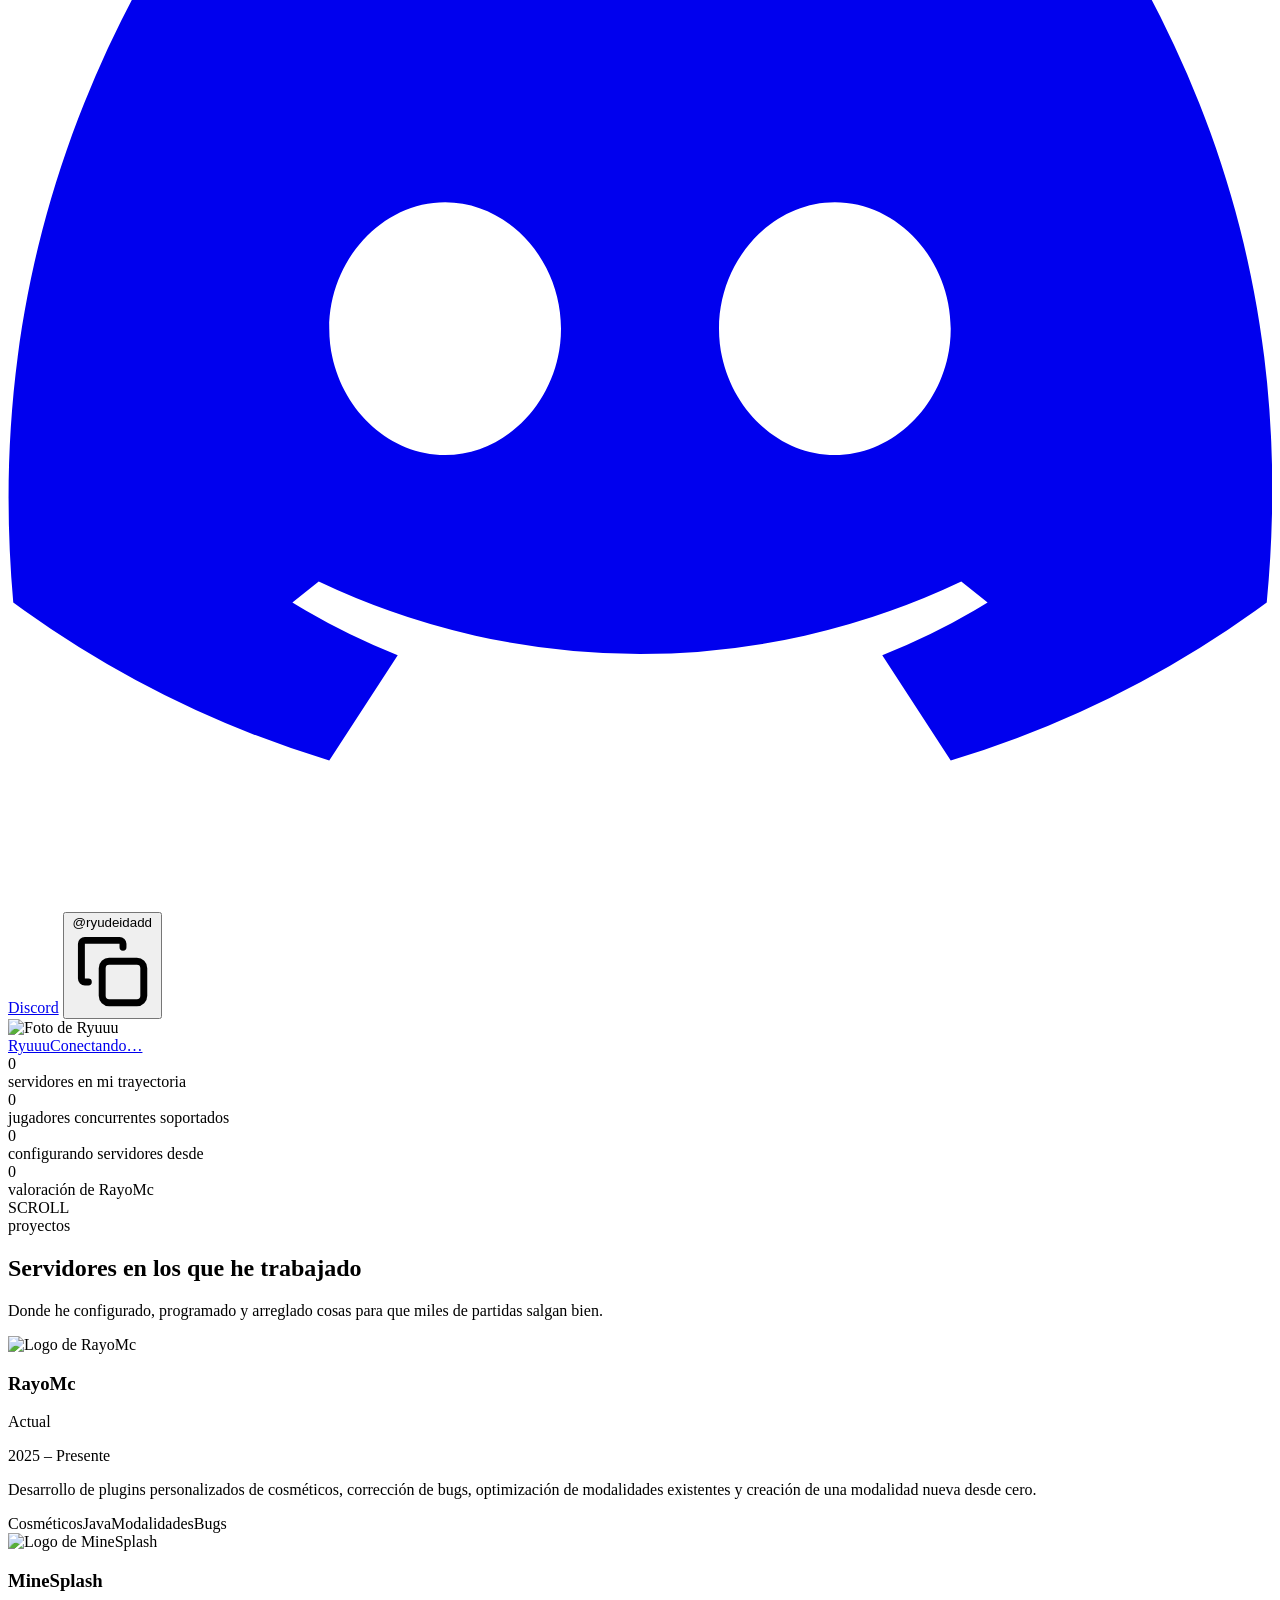
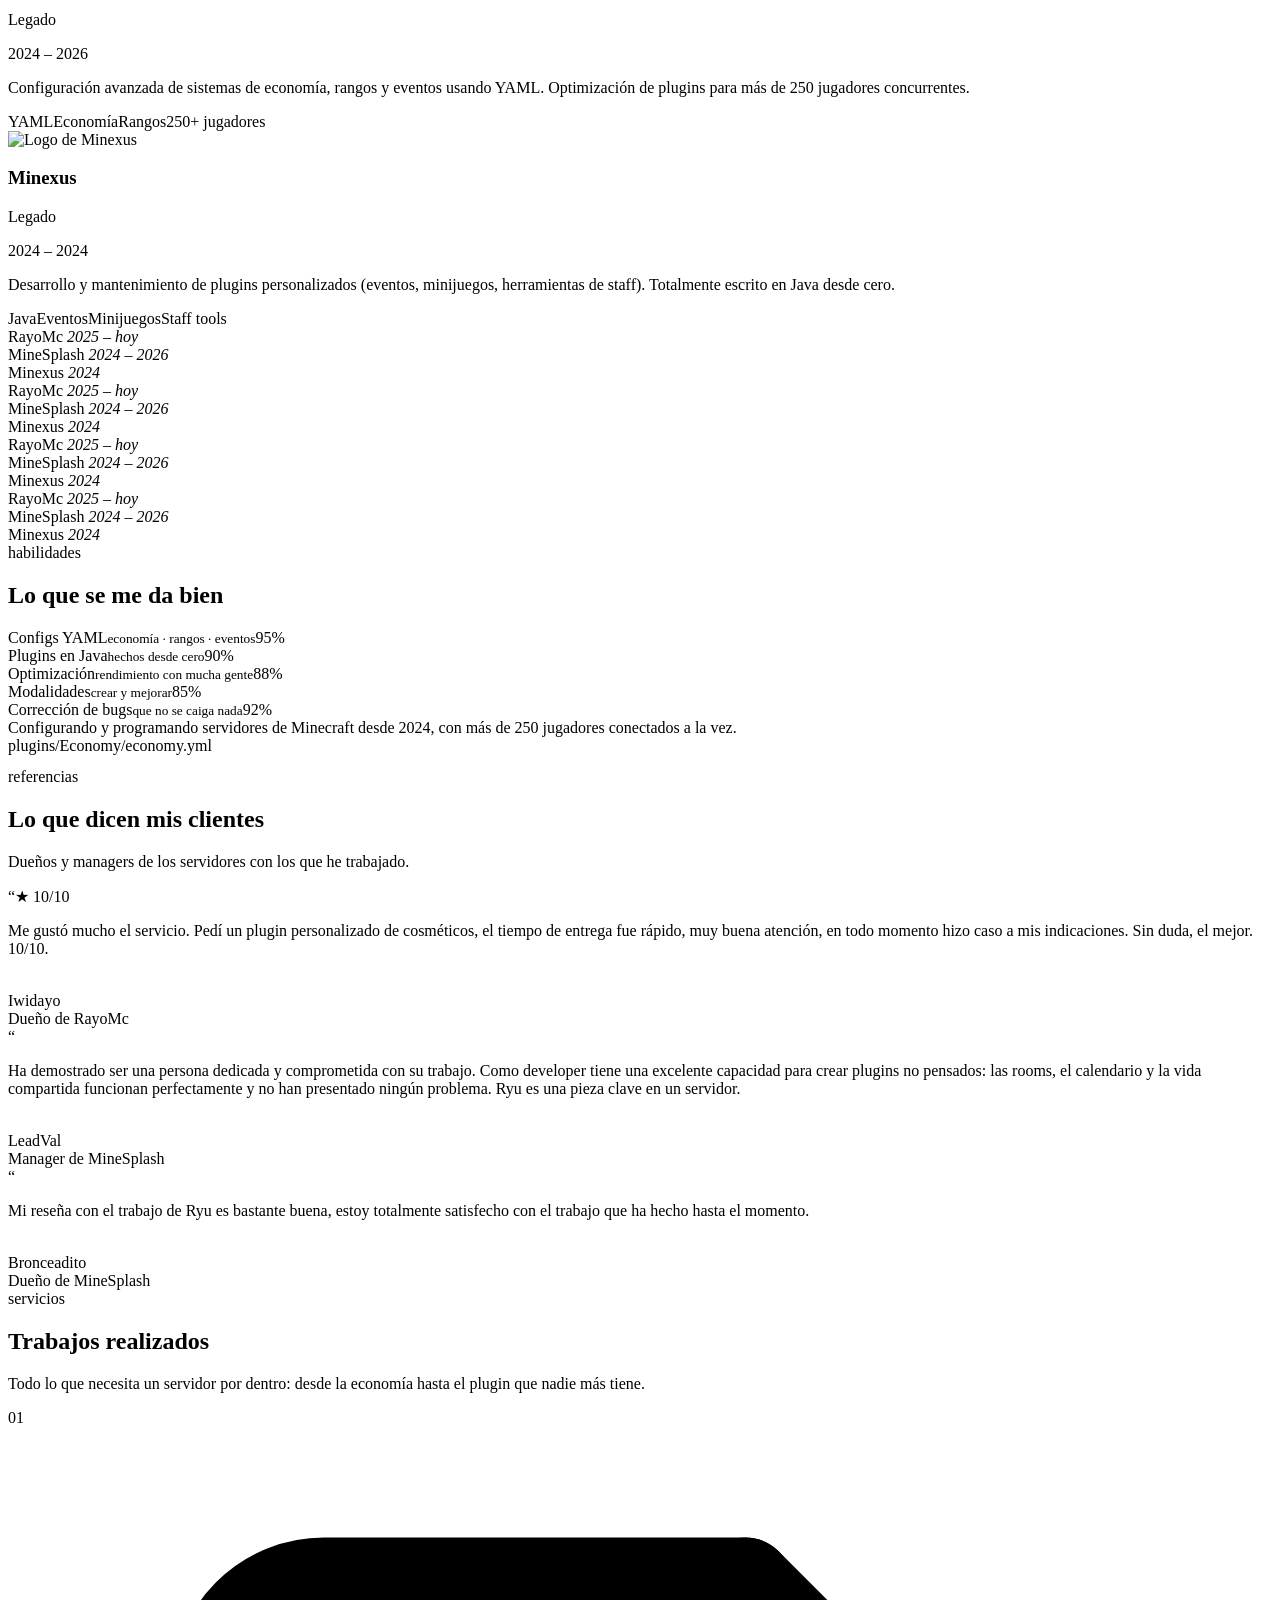
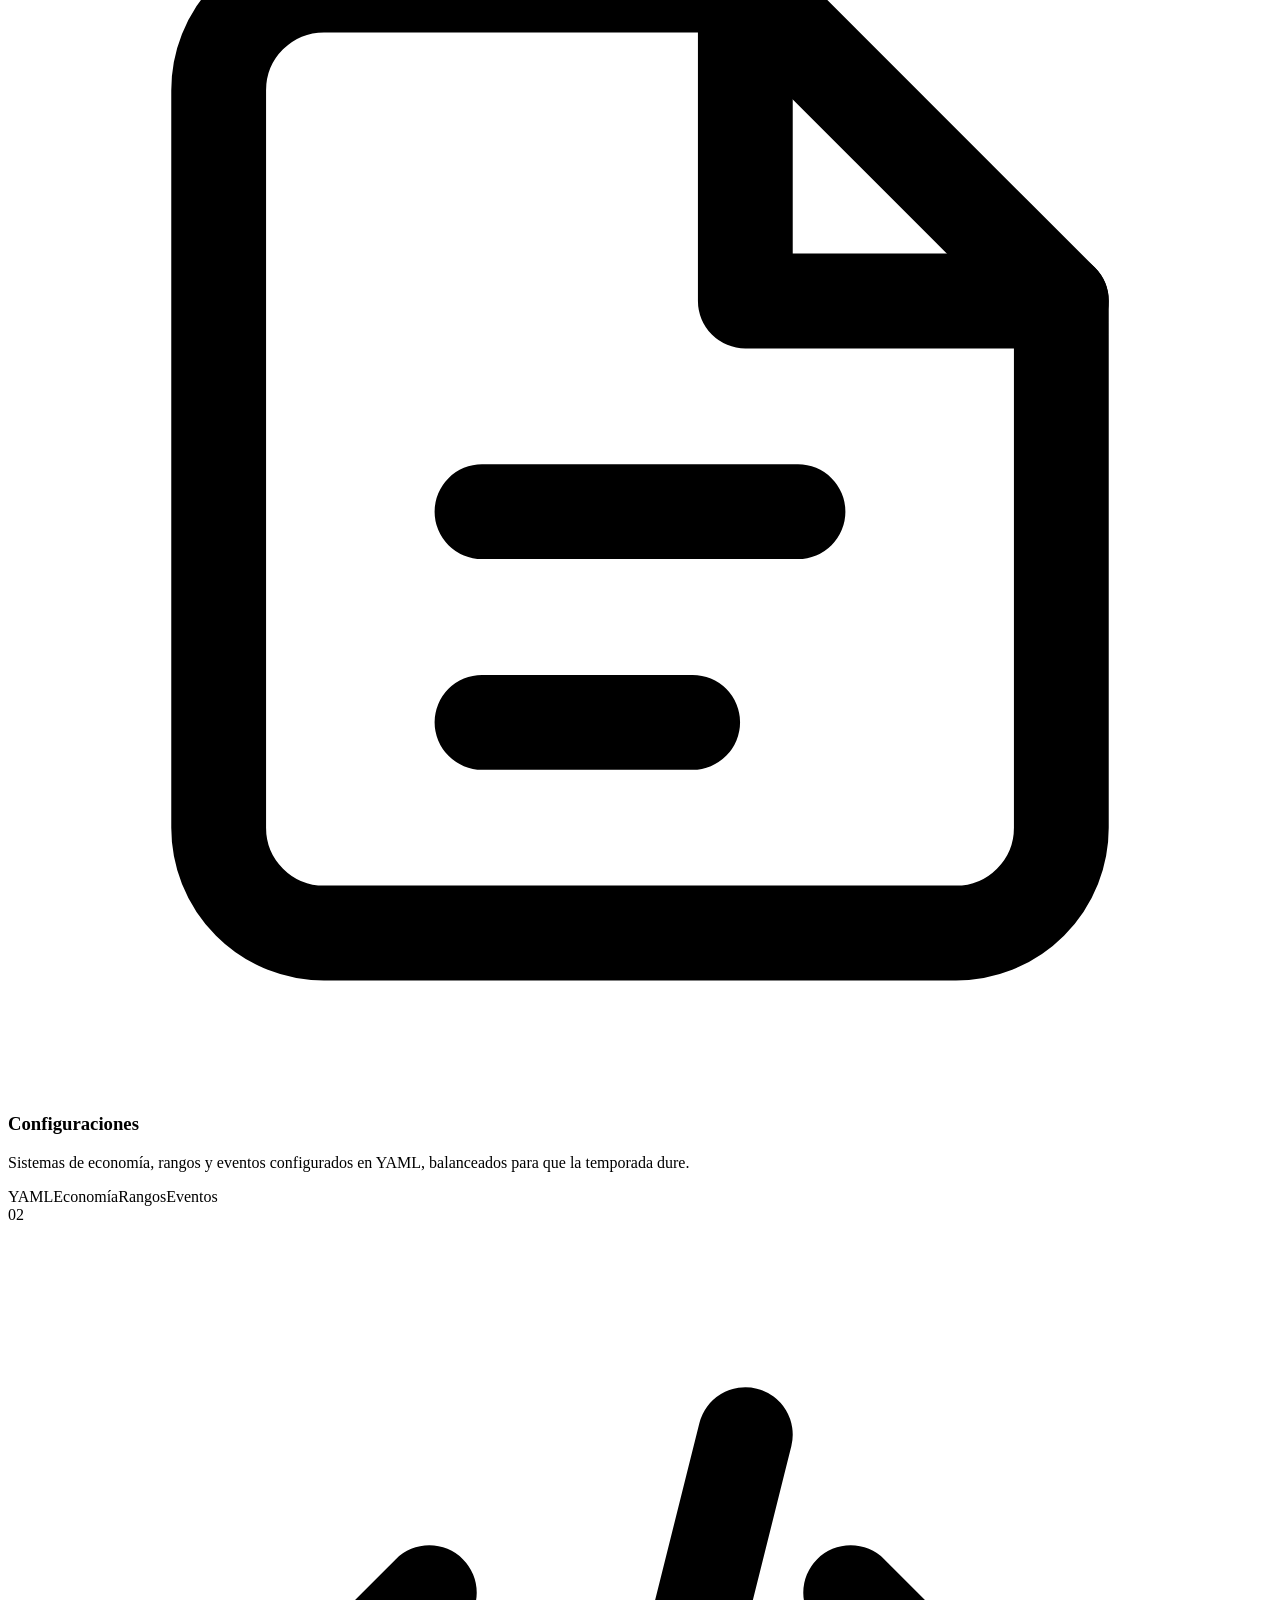
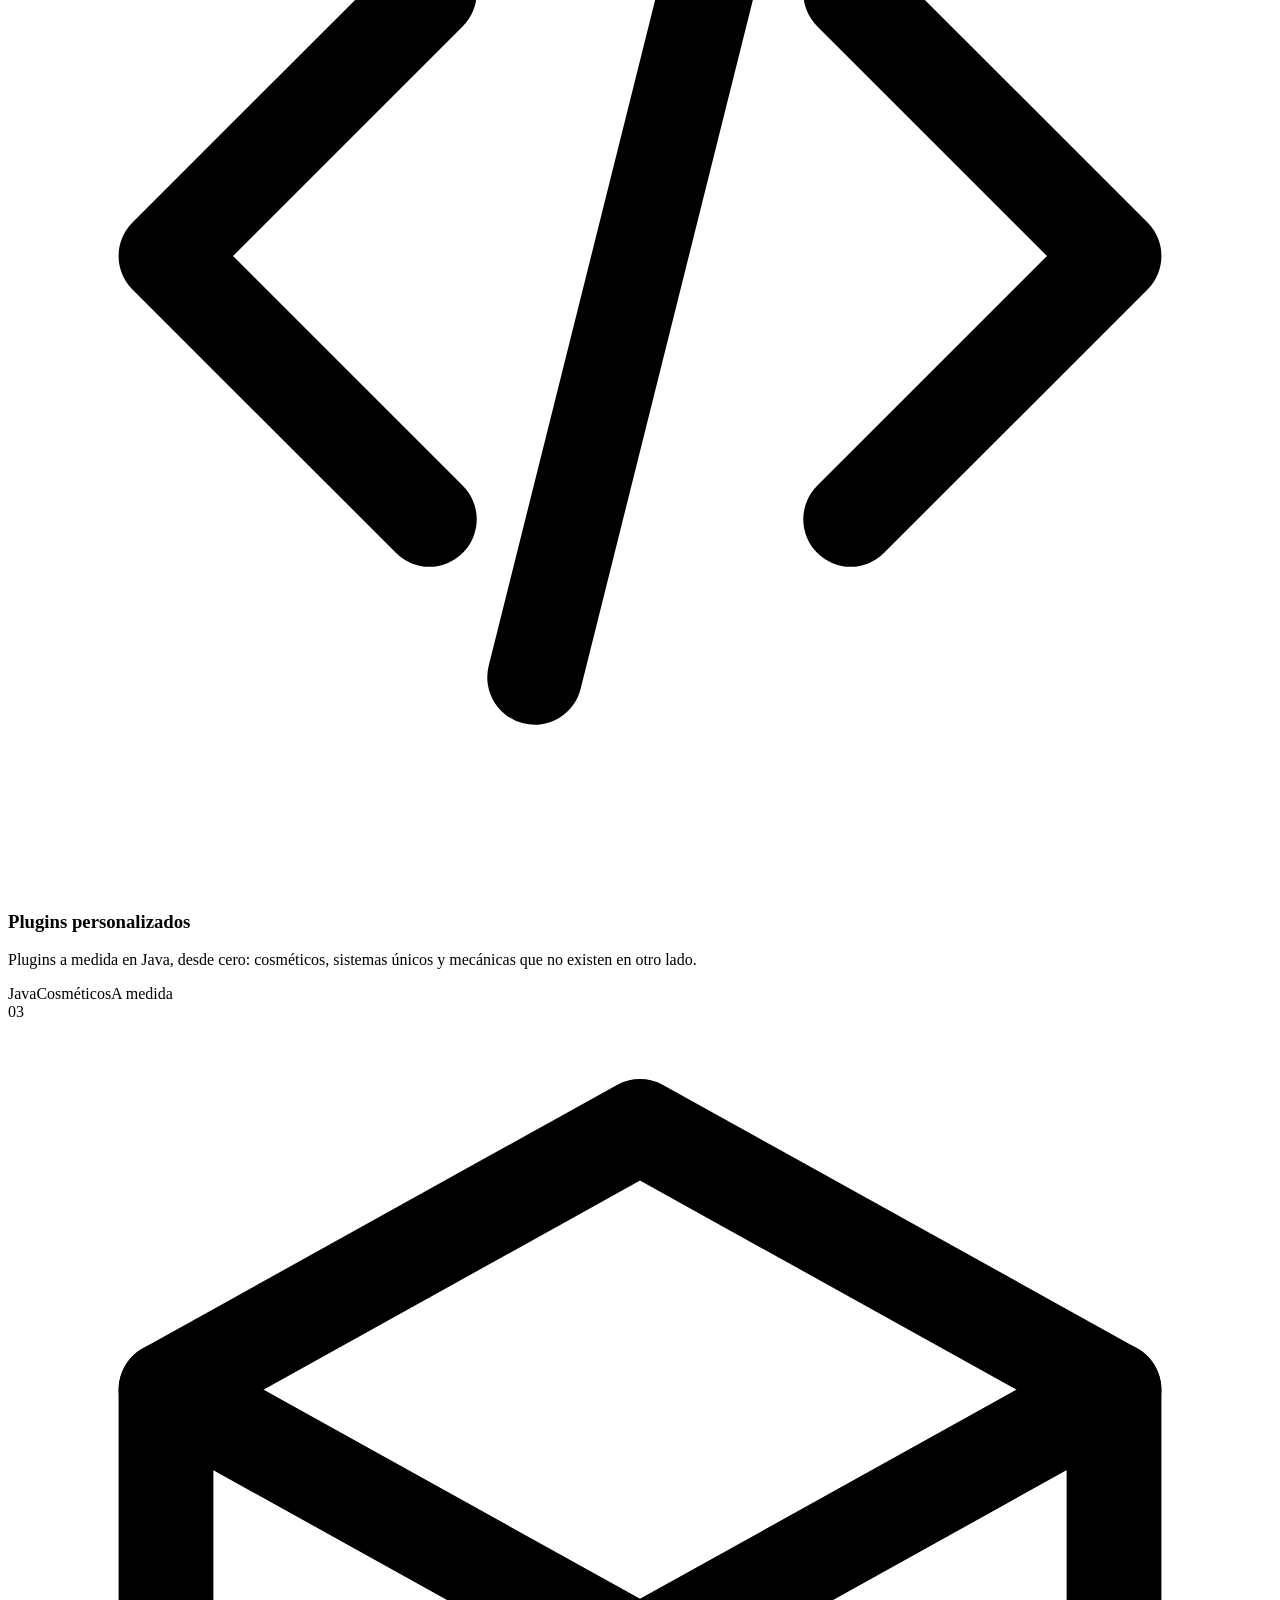
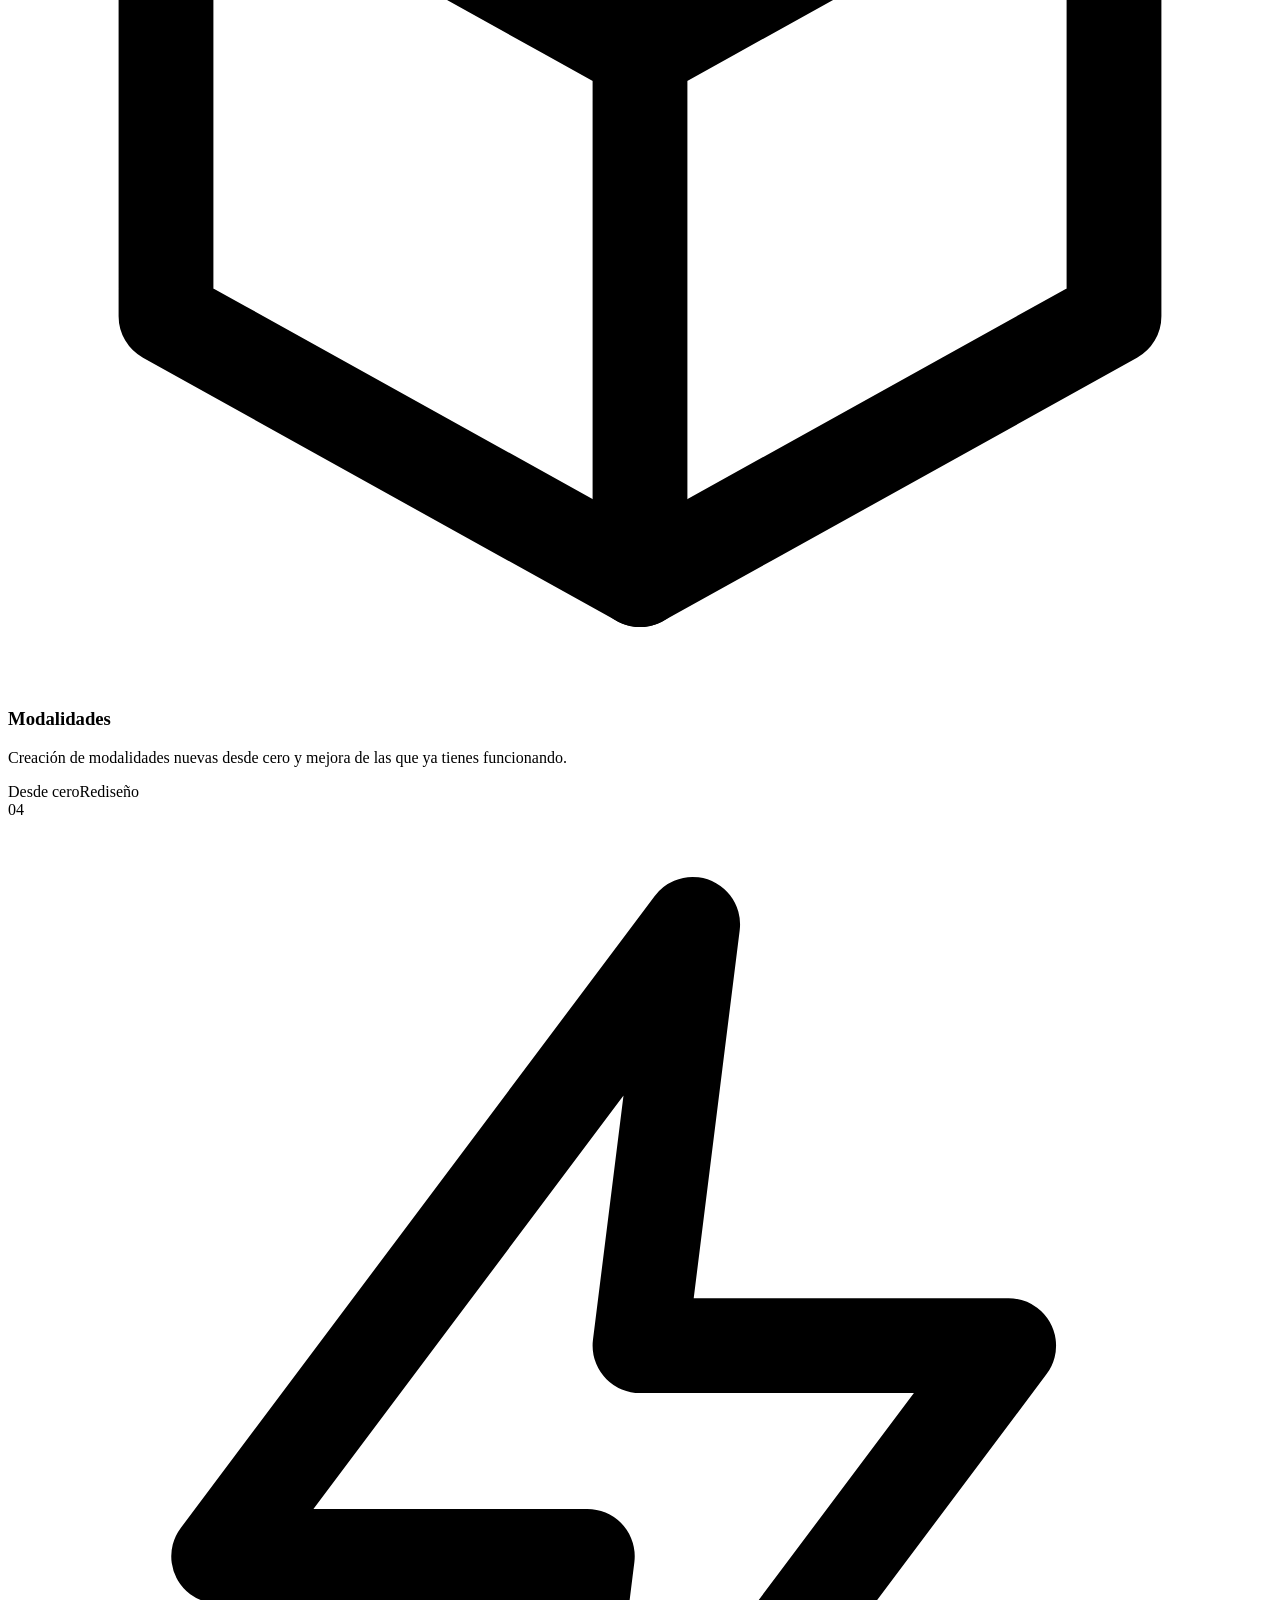
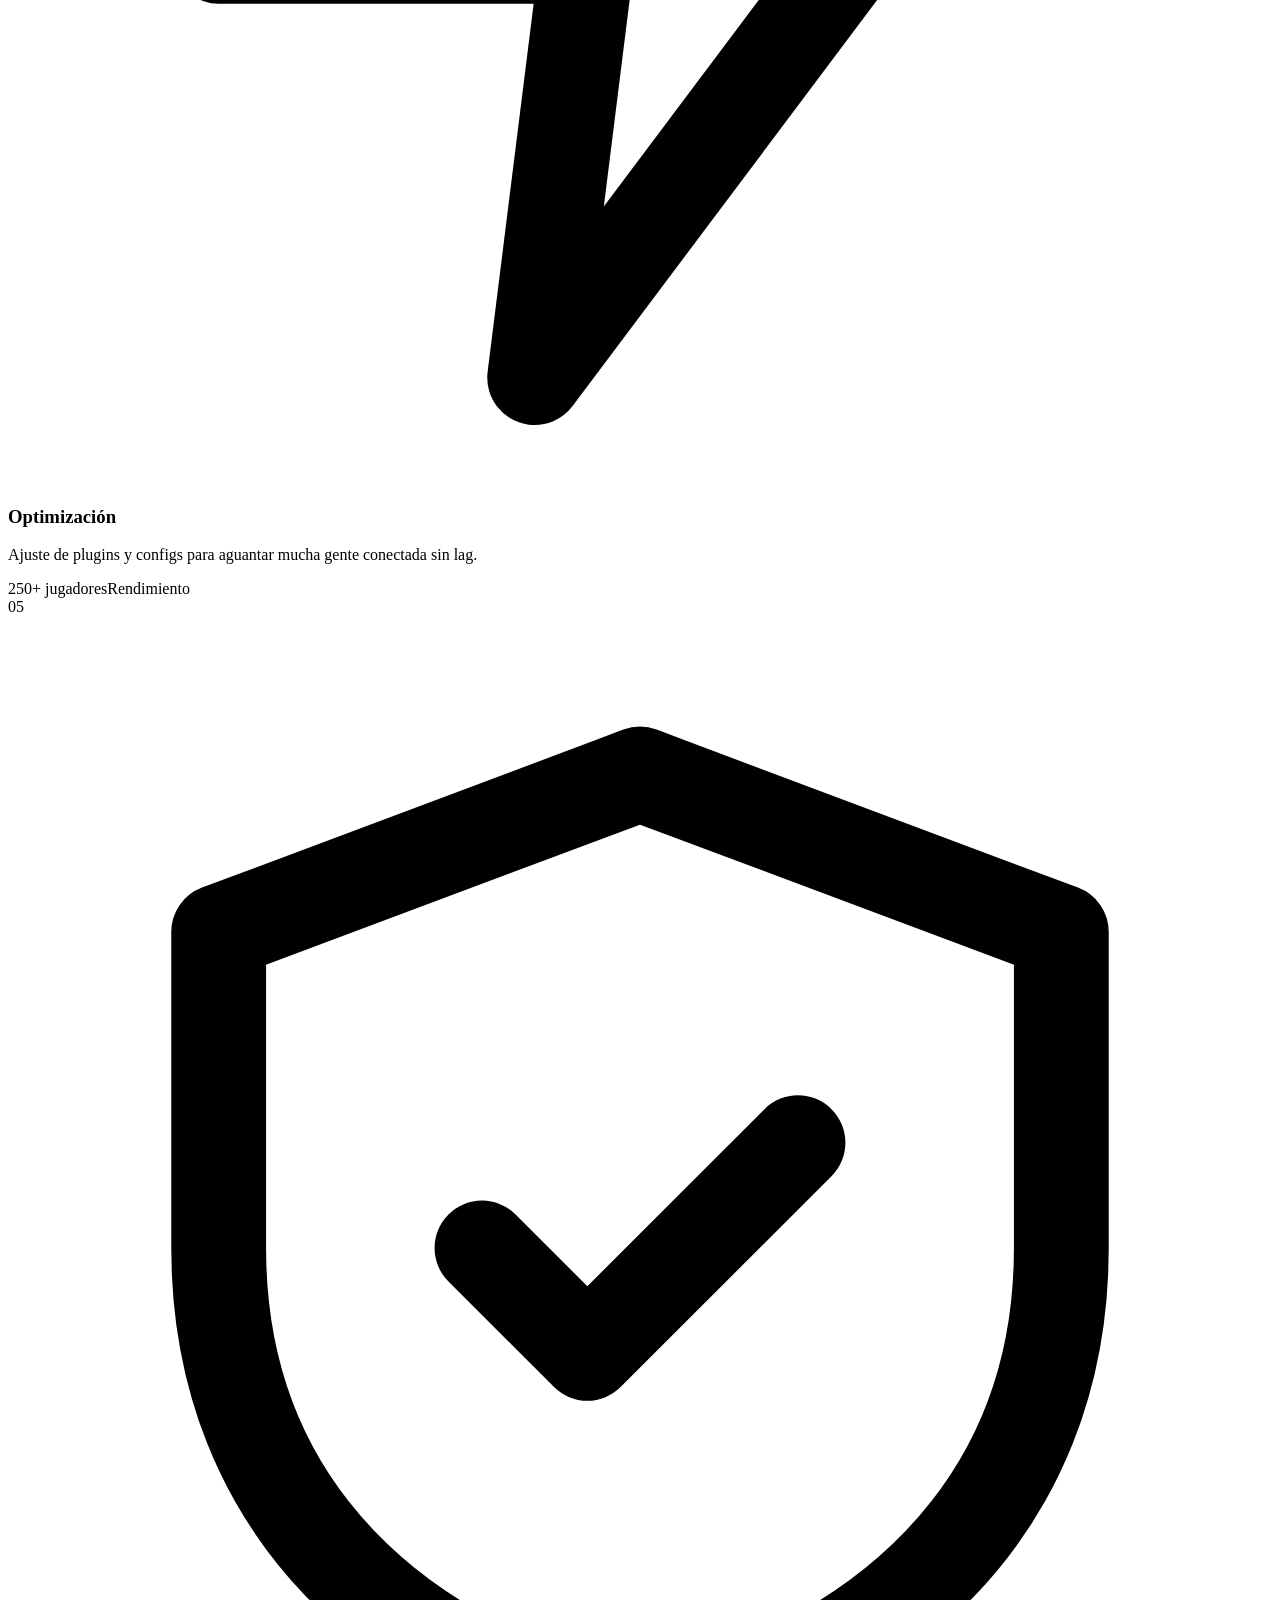
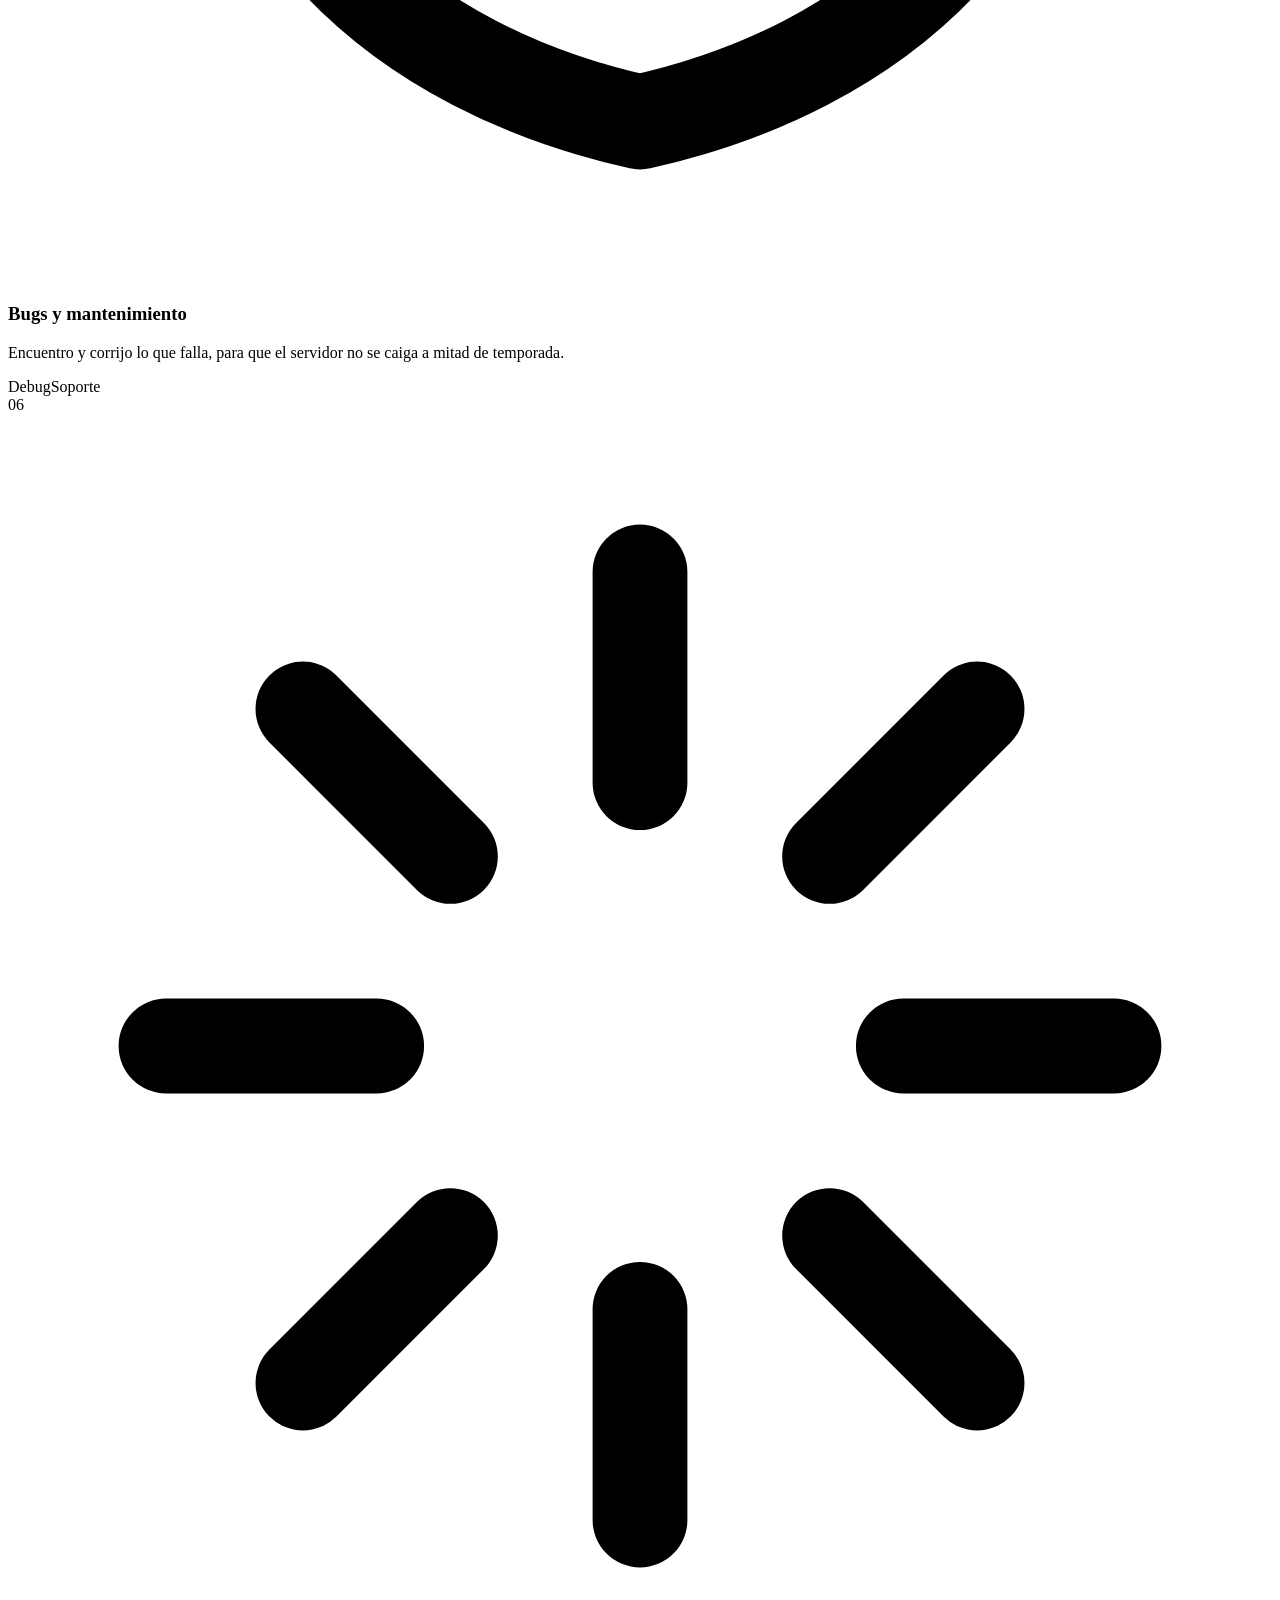
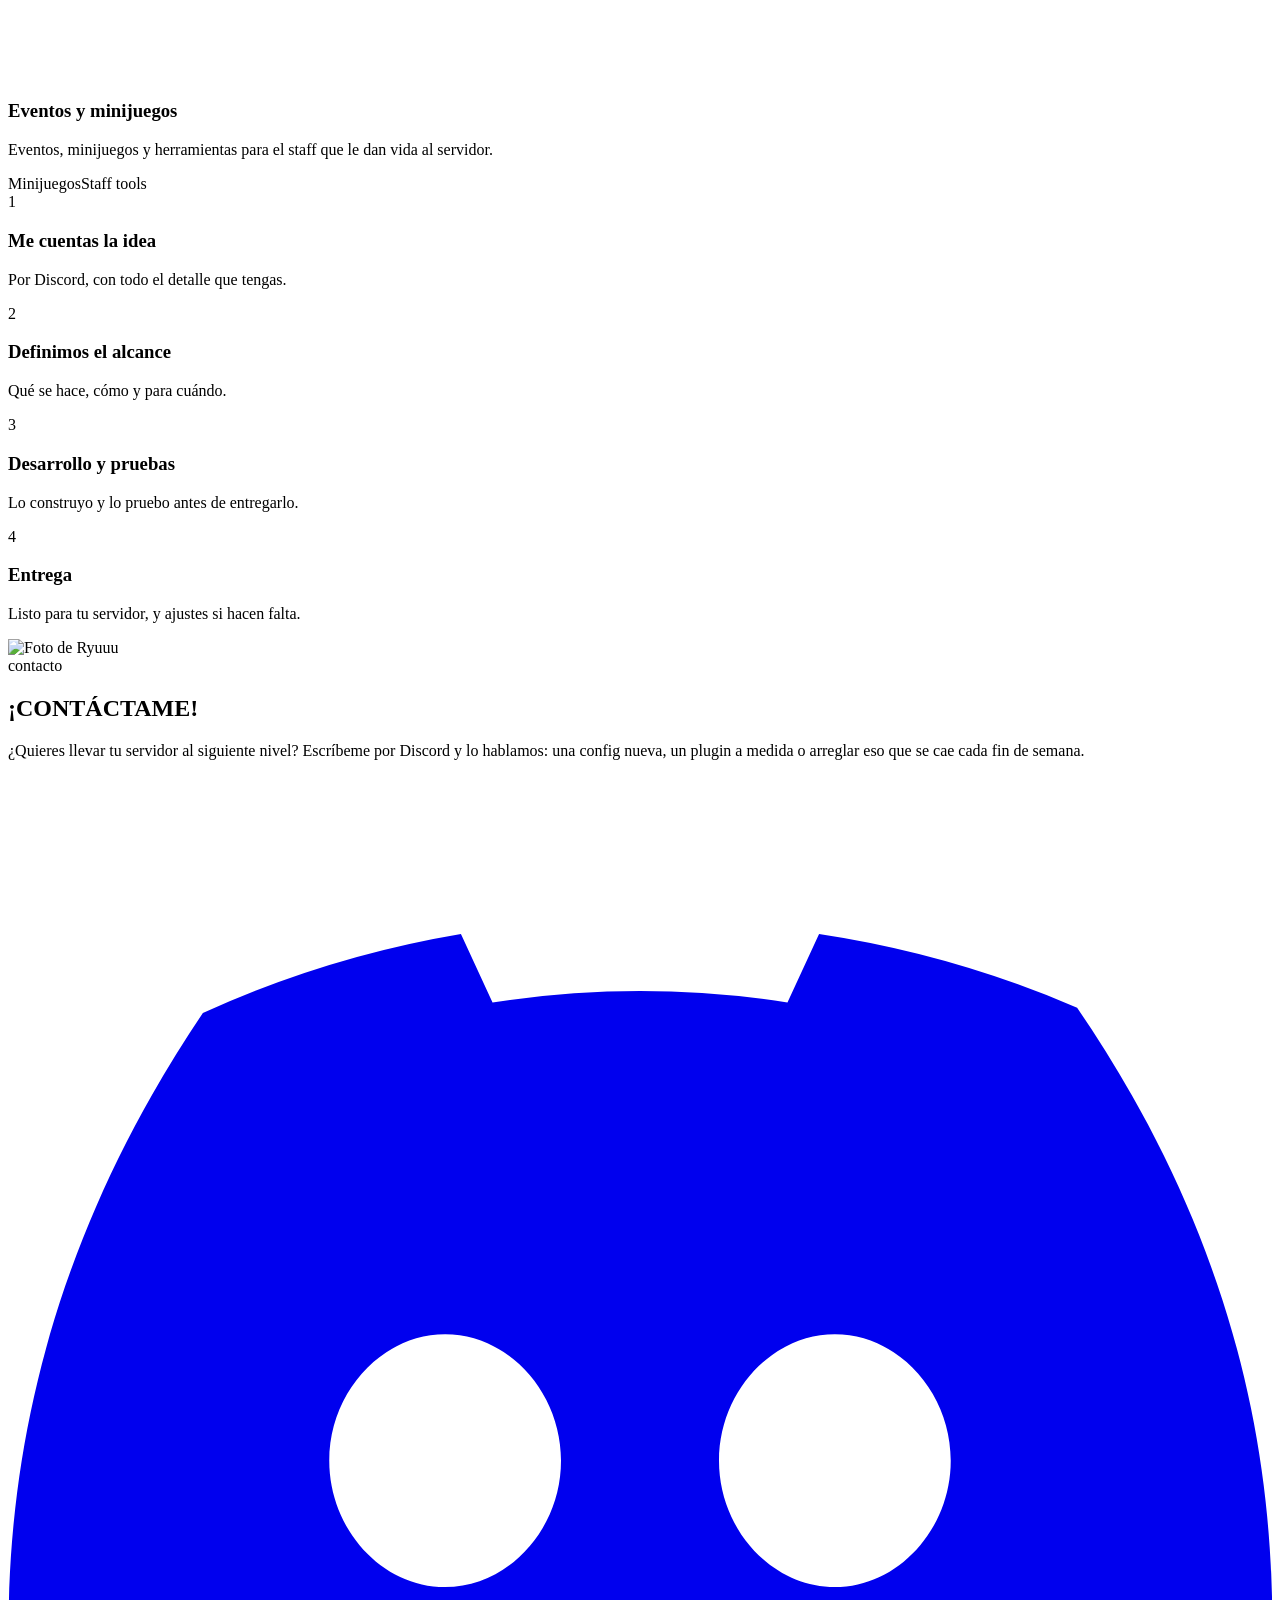
==== commit e7637acc: "Rediseño en una sola página con animaciones de entrada, menú flotante y secciones Co-Authored-By: Cl" ====
--- a/index.html
+++ b/index.html
@@ -3,128 +3,175 @@
 <head>
 <meta charset="UTF-8" />
 <meta name="viewport" content="width=device-width, initial-scale=1.0" />
-<title>Ryuuu | Inicio</title>
+<title>Ryuuu | Developer de servidores</title>
 <meta name="description" content="Portafolio de Ryuuu: configuraciones, plugins y optimización para servidores de Minecraft." />
 <meta name="theme-color" content="#070A12" />
-<meta property="og:title" content="Ryuuu | Inicio" />
+<meta property="og:title" content="Ryuuu | Developer de servidores" />
 <meta property="og:description" content="Portafolio de Ryuuu: configuraciones, plugins y optimización para servidores de Minecraft." />
 <meta property="og:image" content="https://ryusitoo.github.io/web/clovicspfp.jpg" />
 <link rel="icon" href="/web/clovicspfp.jpg" />
 <link rel="preconnect" href="https://fonts.googleapis.com">
 <link rel="preconnect" href="https://fonts.gstatic.com" crossorigin>
-<link href="https://fonts.googleapis.com/css2?family=Sora:wght@400;600;700;800&family=JetBrains+Mono:wght@400;500;600;700&display=swap" rel="stylesheet">
-<link rel="stylesheet" href="/web/style.css" />
-<script>try{if(sessionStorage.getItem("ryu-intro"))document.documentElement.classList.add("seen")}catch(e){}</script>
+<link href="https://fonts.googleapis.com/css2?family=Sora:wght@400;600;700;800&family=Inter:wght@400;500;600&family=JetBrains+Mono:wght@400;500;600;700&display=swap" rel="stylesheet">
+<link rel="stylesheet" href="/web/style.css?v=4" />
+<script>try{if(!sessionStorage.getItem("ryu-intro"))document.documentElement.classList.add("first-visit")}catch(e){}</script>
 </head>
-<body>
-
-<div class="preloader" aria-hidden="true">
-  <div class="preloader-inner">
-    <div class="preloader-logo"><span>R</span><span>Y</span><span>U</span><span>U</span><span>U</span></div>
-    <div class="preloader-bar"><span></span></div>
-    <div class="preloader-text">cargando configs…</div>
-  </div>
+<body class="is-loading">
+
+<div class="loader" aria-hidden="true">
+  <div class="loader__photo"><img src="/web/clovicspfp.jpg" alt="" /></div>
+  <div class="loader__name">RYUUU</div>
+  <div class="loader__role">Developer de servidores</div>
+  <div class="loader__line"></div>
+  <div class="loader__welcome">BIENVENIDO</div>
 </div>
-<div class="bg-glow" aria-hidden="true">
-  <span class="blob blob-a"></span>
-  <span class="blob blob-b"></span>
-  <span class="blob blob-c"></span>
-</div>
-
 <header class="nav">
-  <div class="nav-inner">
-    <a class="brand" href="/web/">
-      <img class="brand-icon" src="/web/clovicspfp.jpg" alt="" />
-      <span>RYUUU</span>
-    </a>
-    <nav class="nav-links" aria-label="Principal">
-      <span class="nav-indicator" aria-hidden="true"></span>
-      <a href="/web/" class="active" aria-current="page">Inicio</a>
-      <a href="/web/trabajos/">Trabajos</a>
-      <a href="/web/trayectoria/">Trayectoria</a>
-      <a href="/web/contacto/">Contacto</a>
-    </nav>
-    <button class="nav-toggle" aria-label="Abrir menú" aria-expanded="false"><span></span><span></span><span></span></button>
+  <a class="brand" href="#inicio"><img src="/web/clovicspfp.jpg" alt="" /><span>ryu<small>.dev</small></span></a>
+  <nav class="nav__links" aria-label="Secciones">
+    <span class="nav__pill" aria-hidden="true"></span>
+      <a href="#inicio" class="is-active">Inicio</a>
+      <a href="#servidores">Servidores</a>
+      <a href="#habilidades">Habilidades</a>
+      <a href="#referencias">Referencias</a>
+      <a href="#trabajos">Trabajos</a>
+      <a href="#contacto">Contacto</a>
+  </nav>
+  <div class="nav__actions">
+    <a class="nav__status js-dc-color" href="https://discord.gg/HVJnEmYe5R" target="_blank" rel="noopener"><svg viewBox="0 0 24 24" fill="currentColor"><path d="M20.3 4.4A19.8 19.8 0 0 0 15.4 3l-.6 1.3a18.3 18.3 0 0 0-5.6 0L8.6 3a19.7 19.7 0 0 0-4.9 1.5C.6 9.1-.3 13.7.1 18.2a19.9 19.9 0 0 0 6 3l1.3-2a12.9 12.9 0 0 1-2-1l.5-.4a14.2 14.2 0 0 0 12.2 0l.5.4a12.7 12.7 0 0 1-2 1l1.3 2a19.8 19.8 0 0 0 6-3c.5-5.2-.8-9.7-3.6-13.8ZM8.3 15.4c-1.2 0-2.2-1.1-2.2-2.4s1-2.4 2.2-2.4c1.2 0 2.2 1.1 2.2 2.4s-1 2.4-2.2 2.4Zm7.4 0c-1.2 0-2.2-1.1-2.2-2.4s1-2.4 2.2-2.4c1.2 0 2.2 1.1 2.2 2.4s-1 2.4-2.2 2.4Z"/></svg><i></i><span class="js-dc-status">Discord</span></a>
+    <button class="nav__toggle" aria-label="Abrir menú" aria-expanded="false"><span></span><span></span><span></span></button>
   </div>
 </header>
 
-<nav class="mobile-menu" aria-label="Menú móvil">
-  <a href="/web/" class="active">Inicio</a>
-  <a href="/web/trabajos/">Trabajos</a>
-  <a href="/web/trayectoria/">Trayectoria</a>
-  <a href="/web/contacto/">Contacto</a>
-</nav>
-
 <main>
-  <section class="hero">
-    <div class="hero-inner">
-      <div class="hero-copy">
-        <span class="eyebrow reveal"><span class="pulse"></span> Disponible para proyectos</span>
-        <h1 class="split" style="--base:150ms">Qué tal, soy <span class="grad">Ryuuu</span> <span class="wave">👋</span></h1>
-        <p class="typing-line reveal" style="--d:.5s"><span class="prompt">&gt;</span><span class="typed" data-words='["configs para servidores de Minecraft","plugins en Java desde cero","economías balanceadas","rangos, eventos y modalidades"]'></span><span class="caret"></span></p>
-        <p class="hero-text reveal" style="--d:.65s">
-          Detrás de un buen servidor de Minecraft hay mucha configuración
-          invisible: economía balanceada, rangos, eventos y plugins que no se
-          caen a mitad de temporada. Eso es lo que hago — si tu servidor lo
-          necesita, hablemos.
-        </p>
-        <div class="hero-actions reveal" style="--d:.8s">
-          <a class="btn btn-primary magnetic" href="/web/trabajos/">Ver trabajos <svg class="arrow" viewBox="0 0 24 24" fill="none" stroke="currentColor" stroke-width="2" stroke-linecap="round" stroke-linejoin="round"><path d="M5 12h14M13 6l6 6-6 6"/></svg></a>
-          <a class="btn btn-ghost magnetic" href="/web/trayectoria/">Ver trayectoria</a>
-        </div>
-      </div>
-
-      <div class="hero-photo reveal zoom" style="--d:.3s">
-        <div class="photo-stage">
-          <div class="orbit"><span class="block block-1"></span><span class="block block-2"></span><span class="block block-3"></span></div>
-          <div class="orbit orbit-2"><span class="block block-4"></span><span class="block block-5"></span></div>
-          <div class="hero-photo-ring">
-            <img class="js-dc-avatar" src="/web/clovicspfp.jpg" alt="Foto de Ryuuu" />
-            <span class="dc-dot dc-dot-offline js-dc-dot"></span>
-          </div>
-        </div>
-        <span class="hero-name js-dc-name">Ryuuu</span>
-        <a class="discord-card" href="https://discord.gg/HVJnEmYe5R" target="_blank" rel="noopener">
-          <div class="dc-head">
-            <div class="dc-label"><svg viewBox="0 0 24 24" fill="currentColor"><path d="M20.3 4.4A19.8 19.8 0 0 0 15.4 3l-.6 1.3a18.3 18.3 0 0 0-5.6 0L8.6 3a19.7 19.7 0 0 0-4.9 1.5C.6 9.1-.3 13.7.1 18.2a19.9 19.9 0 0 0 6 3l1.3-2a12.9 12.9 0 0 1-2-1l.5-.4a14.2 14.2 0 0 0 12.2 0l.5.4a12.7 12.7 0 0 1-2 1l1.3 2a19.8 19.8 0 0 0 6-3c.5-5.2-.8-9.7-3.6-13.8ZM8.3 15.4c-1.2 0-2.2-1.1-2.2-2.4s1-2.4 2.2-2.4c1.2 0 2.2 1.1 2.2 2.4s-1 2.4-2.2 2.4Zm7.4 0c-1.2 0-2.2-1.1-2.2-2.4s1-2.4 2.2-2.4c1.2 0 2.2 1.1 2.2 2.4s-1 2.4-2.2 2.4Z"/></svg> DISCORD</div>
-            <div class="dc-status js-dc-status">Conectando…</div>
-          </div>
-          <div class="dc-activity js-dc-activity" hidden>
-            <div class="dc-activity-name js-dc-activity-name"></div>
-            <div class="dc-activity-detail js-dc-activity-detail"></div>
+  <section class="hero" id="inicio">
+    <div class="container hero__grid">
+      <div class="hero__left">
+        <span class="eyebrow"><span class="pulse"></span> Disponible para proyectos</span>
+        <h1 class="split" style="--base:500ms">Qué tal, soy <span class="grad">Ryuuu</span> <span class="wave">👋</span></h1>
+        <p class="typing"><span class="typed" data-words='["configs para servidores de Minecraft","plugins en Java desde cero","economías balanceadas","rangos, eventos y modalidades"]'></span><span class="caret"></span></p>
+        <p class="hero__text">Detrás de un buen servidor de Minecraft hay mucha configuración invisible: economía balanceada, rangos, eventos y plugins que no se caen a mitad de temporada. Eso es lo que hago — si tu servidor lo necesita, hablemos.</p>
+        <div class="hero__actions">
+          <a class="btn btn--primary magnetic" href="#contacto">Contáctame <svg class="arrow" viewBox="0 0 24 24" fill="none" stroke="currentColor" stroke-width="2" stroke-linecap="round" stroke-linejoin="round"><path d="M5 12h14M13 6l6 6-6 6"/></svg></a>
+          <a class="btn btn--ghost magnetic" href="#servidores">Ver experiencia</a>
+        </div>
+        <div class="hero__social">
+          <a class="social-btn social-btn--discord" href="https://discord.gg/HVJnEmYe5R" target="_blank" rel="noopener" aria-label="Servidor de Discord"><svg viewBox="0 0 24 24" fill="currentColor"><path d="M20.3 4.4A19.8 19.8 0 0 0 15.4 3l-.6 1.3a18.3 18.3 0 0 0-5.6 0L8.6 3a19.7 19.7 0 0 0-4.9 1.5C.6 9.1-.3 13.7.1 18.2a19.9 19.9 0 0 0 6 3l1.3-2a12.9 12.9 0 0 1-2-1l.5-.4a14.2 14.2 0 0 0 12.2 0l.5.4a12.7 12.7 0 0 1-2 1l1.3 2a19.8 19.8 0 0 0 6-3c.5-5.2-.8-9.7-3.6-13.8ZM8.3 15.4c-1.2 0-2.2-1.1-2.2-2.4s1-2.4 2.2-2.4c1.2 0 2.2 1.1 2.2 2.4s-1 2.4-2.2 2.4Zm7.4 0c-1.2 0-2.2-1.1-2.2-2.4s1-2.4 2.2-2.4c1.2 0 2.2 1.1 2.2 2.4s-1 2.4-2.2 2.4Z"/></svg> Discord</a>
+          <button class="social-btn" data-copy="ryudeidadd" title="Copiar usuario">@ryudeidadd <svg viewBox="0 0 24 24" fill="none" stroke="currentColor" stroke-width="2" stroke-linecap="round" stroke-linejoin="round"><rect x="9" y="9" width="12" height="12" rx="2"/><path d="M5 15H4a1 1 0 0 1-1-1V4a1 1 0 0 1 1-1h10a1 1 0 0 1 1 1v1"/></svg></button>
+        </div>
+      </div>
+      <div class="hero__right">
+        <div class="photo">
+          <span class="photo__glow"></span>
+          <span class="photo__ring"></span>
+          <span class="photo__ring photo__ring--2"></span>
+          <img class="js-dc-avatar" src="/web/clovicspfp.jpg" alt="Foto de Ryuuu" />
+          <span class="block block--1"></span><span class="block block--2"></span><span class="block block--3"></span><span class="block block--4"></span>
+          <span class="dc-dot dc-dot-offline js-dc-dot"></span>
+        </div>
+        <a class="presence js-dc-color" href="https://discord.gg/HVJnEmYe5R" target="_blank" rel="noopener">
+          <div class="presence__head"><span class="presence__name js-dc-name">Ryuuu</span><span class="presence__status js-dc-status">Conectando…</span></div>
+          <div class="presence__activity js-dc-activity" hidden>
+            <div class="presence__act-name js-dc-activity-name"></div>
+            <div class="presence__act-detail js-dc-activity-detail"></div>
           </div>
         </a>
       </div>
     </div>
-
-    <div class="section-inner">
+    <div class="container">
       <div class="stats" data-stagger=".12">
-        <div class="stat"><div class="stat-num" data-count="3">0</div><div class="stat-label">servidores en mi trayectoria</div></div>
-        <div class="stat"><div class="stat-num" data-count="250" data-suffix="+">0</div><div class="stat-label">jugadores concurrentes soportados</div></div>
-        <div class="stat"><div class="stat-num" data-count="2024">0</div><div class="stat-label">configurando servidores desde</div></div>
-        <div class="stat"><div class="stat-num" data-count="10" data-suffix="/10">0</div><div class="stat-label">valoración de RayoMc</div></div>
-      </div>
-    </div>
-  </section>
-
-  <div class="marquee" aria-hidden="true"><div class="marquee-track"><span>Configs YAML</span><span>Plugins en Java</span><span>Economías</span><span>Rangos</span><span>Eventos</span><span>Minijuegos</span><span>Cosméticos</span><span>Herramientas de staff</span><span>Optimización</span><span>Modalidades desde cero</span><span>Corrección de bugs</span><span>Configs YAML</span><span>Plugins en Java</span><span>Economías</span><span>Rangos</span><span>Eventos</span><span>Minijuegos</span><span>Cosméticos</span><span>Herramientas de staff</span><span>Optimización</span><span>Modalidades desde cero</span><span>Corrección de bugs</span></div></div>
-
-  <section class="block-section">
-    <div class="section-inner split-showcase">
-      <div class="showcase-copy">
-        <span class="section-kicker reveal">lo que hago</span>
-        <h2 class="split">Configs limpias que <span class="grad">no se rompen</span></h2>
-        <p class="reveal">Cada número de la economía, cada permiso de rango y cada evento programado está pensado para que el servidor funcione solo, temporada tras temporada.</p>
-        <ul class="check-list" data-stagger=".1">
-          <li><svg viewBox="0 0 24 24" fill="none" stroke="currentColor" stroke-width="2.2" stroke-linecap="round" stroke-linejoin="round"><circle cx="12" cy="12" r="10" opacity=".3"/><path d="m8 12.5 2.5 2.5L16 9.5"/></svg><span>Economía, rangos y eventos configurados en YAML</span></li>
-          <li><svg viewBox="0 0 24 24" fill="none" stroke="currentColor" stroke-width="2.2" stroke-linecap="round" stroke-linejoin="round"><circle cx="12" cy="12" r="10" opacity=".3"/><path d="m8 12.5 2.5 2.5L16 9.5"/></svg><span>Plugins personalizados escritos en Java desde cero</span></li>
-          <li><svg viewBox="0 0 24 24" fill="none" stroke="currentColor" stroke-width="2.2" stroke-linecap="round" stroke-linejoin="round"><circle cx="12" cy="12" r="10" opacity=".3"/><path d="m8 12.5 2.5 2.5L16 9.5"/></svg><span>Optimización pensada para servidores con mucha gente</span></li>
-          <li><svg viewBox="0 0 24 24" fill="none" stroke="currentColor" stroke-width="2.2" stroke-linecap="round" stroke-linejoin="round"><circle cx="12" cy="12" r="10" opacity=".3"/><path d="m8 12.5 2.5 2.5L16 9.5"/></svg><span>Corrección de bugs y mejora de modalidades existentes</span></li>
-        </ul>
-      </div>
-      <div class="terminal reveal from-right">
-        <div class="term-bar"><i></i><i></i><i></i><span class="term-title">plugins/Economy/economy.yml</span></div>
-        <pre class="term-body"></pre>
+        <div class="stat"><div class="stat__num" data-count="3">0</div><div class="stat__label">servidores en mi trayectoria</div></div>
+        <div class="stat"><div class="stat__num" data-count="250" data-suffix="+">0</div><div class="stat__label">jugadores concurrentes soportados</div></div>
+        <div class="stat"><div class="stat__num" data-count="2024">0</div><div class="stat__label">configurando servidores desde</div></div>
+        <div class="stat"><div class="stat__num" data-count="10" data-suffix="/10">0</div><div class="stat__label">valoración de RayoMc</div></div>
+      </div>
+    </div>
+    <div class="scroll-cue" aria-hidden="true"><span></span>SCROLL</div>
+  </section>
+
+  <section class="section" id="servidores">
+    <div class="container">
+      <div class="section__head">
+        <span class="kicker reveal">proyectos</span>
+        <h2 class="split">Servidores en los que <span class="grad">he trabajado</span></h2>
+        <p class="reveal">Donde he configurado, programado y arreglado cosas para que miles de partidas salgan bien.</p>
+      </div>
+      <div class="servers">
+        <div class="servers__line"><span></span></div>
+        <div class="server server--current">
+          <span class="server__node" aria-hidden="true"></span>
+          <article class="server__card spot reveal reveal--right">
+            <img class="server__logo" src="/web/images/logos/rayomc.png" alt="Logo de RayoMc" />
+            <div class="server__body">
+              <div class="server__head"><h3>RayoMc</h3><span class="status status--active">Actual</span></div>
+              <p class="server__dates">2025 – Presente</p>
+              <p class="server__desc">Desarrollo de plugins personalizados de cosméticos, corrección de bugs, optimización de modalidades existentes y creación de una modalidad nueva desde cero.</p>
+              <div class="server__tags"><span class="tag">Cosméticos</span><span class="tag">Java</span><span class="tag">Modalidades</span><span class="tag">Bugs</span></div>
+            </div>
+          </article>
+        </div>
+        <div class="server">
+          <span class="server__node" aria-hidden="true"></span>
+          <article class="server__card spot reveal reveal--right">
+            <img class="server__logo" src="/web/images/logos/minesplash.png" alt="Logo de MineSplash" />
+            <div class="server__body">
+              <div class="server__head"><h3>MineSplash</h3><span class="status">Legado</span></div>
+              <p class="server__dates">2024 – 2026</p>
+              <p class="server__desc">Configuración avanzada de sistemas de economía, rangos y eventos usando YAML. Optimización de plugins para más de 250 jugadores concurrentes.</p>
+              <div class="server__tags"><span class="tag">YAML</span><span class="tag">Economía</span><span class="tag">Rangos</span><span class="tag">250+ jugadores</span></div>
+            </div>
+          </article>
+        </div>
+        <div class="server">
+          <span class="server__node" aria-hidden="true"></span>
+          <article class="server__card spot reveal reveal--right">
+            <img class="server__logo" src="/web/images/logos/minexus.png" alt="Logo de Minexus" />
+            <div class="server__body">
+              <div class="server__head"><h3>Minexus</h3><span class="status">Legado</span></div>
+              <p class="server__dates">2024 – 2024</p>
+              <p class="server__desc">Desarrollo y mantenimiento de plugins personalizados (eventos, minijuegos, herramientas de staff). Totalmente escrito en Java desde cero.</p>
+              <div class="server__tags"><span class="tag">Java</span><span class="tag">Eventos</span><span class="tag">Minijuegos</span><span class="tag">Staff tools</span></div>
+            </div>
+          </article>
+        </div>
+      </div>
+    </div>
+    <div class="logos" aria-hidden="true"><div class="logos__track"><div class="logo-chip"><img src="/web/images/logos/rayomc.png" alt="" />RayoMc <em>2025 – hoy</em></div><div class="logo-chip"><img src="/web/images/logos/minesplash.png" alt="" />MineSplash <em>2024 – 2026</em></div><div class="logo-chip"><img src="/web/images/logos/minexus.png" alt="" />Minexus <em>2024</em></div><div class="logo-chip"><img src="/web/images/logos/rayomc.png" alt="" />RayoMc <em>2025 – hoy</em></div><div class="logo-chip"><img src="/web/images/logos/minesplash.png" alt="" />MineSplash <em>2024 – 2026</em></div><div class="logo-chip"><img src="/web/images/logos/minexus.png" alt="" />Minexus <em>2024</em></div><div class="logo-chip"><img src="/web/images/logos/rayomc.png" alt="" />RayoMc <em>2025 – hoy</em></div><div class="logo-chip"><img src="/web/images/logos/minesplash.png" alt="" />MineSplash <em>2024 – 2026</em></div><div class="logo-chip"><img src="/web/images/logos/minexus.png" alt="" />Minexus <em>2024</em></div><div class="logo-chip"><img src="/web/images/logos/rayomc.png" alt="" />RayoMc <em>2025 – hoy</em></div><div class="logo-chip"><img src="/web/images/logos/minesplash.png" alt="" />MineSplash <em>2024 – 2026</em></div><div class="logo-chip"><img src="/web/images/logos/minexus.png" alt="" />Minexus <em>2024</em></div></div></div>
+  </section>
+
+  <section class="section" id="habilidades">
+    <div class="container skills-grid">
+      <div>
+        <div class="section__head">
+          <span class="kicker reveal">habilidades</span>
+          <h2 class="split">Lo que se me <span class="grad">da bien</span></h2>
+        </div>
+        <div class="skills">
+          <div class="skill" style="--d:0.00s">
+            <div class="skill__top"><span class="skill__name">Configs YAML<small>economía · rangos · eventos</small></span><span class="skill__pct">95%</span></div>
+            <div class="skill__bar"><div class="skill__fill" style="--w:95%"></div></div>
+          </div>
+          <div class="skill" style="--d:0.12s">
+            <div class="skill__top"><span class="skill__name">Plugins en Java<small>hechos desde cero</small></span><span class="skill__pct">90%</span></div>
+            <div class="skill__bar"><div class="skill__fill" style="--w:90%"></div></div>
+          </div>
+          <div class="skill" style="--d:0.24s">
+            <div class="skill__top"><span class="skill__name">Optimización<small>rendimiento con mucha gente</small></span><span class="skill__pct">88%</span></div>
+            <div class="skill__bar"><div class="skill__fill" style="--w:88%"></div></div>
+          </div>
+          <div class="skill" style="--d:0.36s">
+            <div class="skill__top"><span class="skill__name">Modalidades<small>crear y mejorar</small></span><span class="skill__pct">85%</span></div>
+            <div class="skill__bar"><div class="skill__fill" style="--w:85%"></div></div>
+          </div>
+          <div class="skill" style="--d:0.48s">
+            <div class="skill__top"><span class="skill__name">Corrección de bugs<small>que no se caiga nada</small></span><span class="skill__pct">92%</span></div>
+            <div class="skill__bar"><div class="skill__fill" style="--w:92%"></div></div>
+          </div>
+        </div>
+        <div class="quote reveal">Configurando y programando servidores de Minecraft desde 2024, con más de 250 jugadores conectados a la vez.</div>
+      </div>
+      <div class="terminal reveal reveal--right">
+        <div class="terminal__bar"><i></i><i></i><i></i><span>plugins/Economy/economy.yml</span></div>
+        <pre class="terminal__body"></pre>
       </div>
       <template id="term-src">c|# economy.yml · ejemplo
 k|economia¦|:
@@ -145,43 +192,119 @@
     </div>
   </section>
 
-  <section class="block-section">
-    <div class="section-inner">
-      <div class="section-head">
-        <span class="section-kicker reveal">han confiado en mí</span>
-        <h2 class="split">Servidores con los que <span class="grad">he trabajado</span></h2>
-      </div>
-      <div class="logo-row" data-stagger=".1">
-        <a class="logo-chip" href="/web/trayectoria/"><img src="/web/images/logos/rayomc.png" alt="" />RayoMc</a>
-        <a class="logo-chip" href="/web/trayectoria/"><img src="/web/images/logos/minesplash.png" alt="" />MineSplash</a>
-        <a class="logo-chip" href="/web/trayectoria/"><img src="/web/images/logos/minexus.png" alt="" />Minexus</a>
-      </div>
-    </div>
-  </section>
-
-  <section>
-  <div class="section-inner">
-    <div class="cta-banner reveal zoom">
-      <h2 class="split">¿Tu servidor necesita <span class="grad">una mano?</span></h2>
-      <p>Cuéntame qué tienes en mente: una config nueva, un plugin a medida o arreglar eso que se cae cada fin de semana.</p>
-      <a class="btn btn-primary magnetic" href="/web/contacto/">Hablemos <svg class="arrow" viewBox="0 0 24 24" fill="none" stroke="currentColor" stroke-width="2" stroke-linecap="round" stroke-linejoin="round"><path d="M5 12h14M13 6l6 6-6 6"/></svg></a>
-    </div>
-  </div>
+  <section class="section" id="referencias">
+    <div class="container">
+      <div class="section__head section__head--center">
+        <span class="kicker reveal">referencias</span>
+        <h2 class="split">Lo que dicen <span class="grad">mis clientes</span></h2>
+        <p class="reveal">Dueños y managers de los servidores con los que he trabajado.</p>
+      </div>
+      <div class="refs" data-stagger=".12">
+        <article class="ref spot">
+          <div class="ref__score"><span class="ref__mark">“</span><span class="ref__rating">★ 10/10</span></div>
+          <p class="ref__text">Me gustó mucho el servicio. Pedí un plugin personalizado de cosméticos, el tiempo de entrega fue rápido, muy buena atención, en todo momento hizo caso a mis indicaciones. Sin duda, el mejor. 10/10.</p>
+          <button class="ref__more" hidden>Ver más</button>
+          <div class="ref__author"><img src="/web/images/logos/rayomc.png" alt="" /><div><div class="ref__who">Iwidayo</div><div class="ref__role">Dueño de RayoMc</div></div></div>
+        </article>
+        <article class="ref spot">
+          <div class="ref__score"><span class="ref__mark">“</span></div>
+          <p class="ref__text">Ha demostrado ser una persona dedicada y comprometida con su trabajo. Como developer tiene una excelente capacidad para crear plugins no pensados: las rooms, el calendario y la vida compartida funcionan perfectamente y no han presentado ningún problema. Ryu es una pieza clave en un servidor.</p>
+          <button class="ref__more" hidden>Ver más</button>
+          <div class="ref__author"><img src="/web/images/logos/minesplash.png" alt="" /><div><div class="ref__who">LeadVal</div><div class="ref__role">Manager de MineSplash</div></div></div>
+        </article>
+        <article class="ref spot">
+          <div class="ref__score"><span class="ref__mark">“</span></div>
+          <p class="ref__text">Mi reseña con el trabajo de Ryu es bastante buena, estoy totalmente satisfecho con el trabajo que ha hecho hasta el momento.</p>
+          <button class="ref__more" hidden>Ver más</button>
+          <div class="ref__author"><img src="/web/images/logos/minesplash.png" alt="" /><div><div class="ref__who">Bronceadito</div><div class="ref__role">Dueño de MineSplash</div></div></div>
+        </article>
+      </div>
+    </div>
+  </section>
+
+  <section class="section" id="trabajos">
+    <div class="container">
+      <div class="section__head section__head--center">
+        <span class="kicker reveal">servicios</span>
+        <h2 class="split">Trabajos <span class="grad">realizados</span></h2>
+        <p class="reveal">Todo lo que necesita un servidor por dentro: desde la economía hasta el plugin que nadie más tiene.</p>
+      </div>
+      <div class="services" data-stagger=".08">
+        <article class="service spot service--wide">
+          <span class="service__num">01</span>
+          <div class="service__icon"><svg viewBox="0 0 24 24" fill="none" stroke="currentColor" stroke-width="1.8" stroke-linecap="round" stroke-linejoin="round"><path d="M14 3H6a2 2 0 0 0-2 2v14a2 2 0 0 0 2 2h12a2 2 0 0 0 2-2V9z"/><path d="M14 3v6h6M9 13h6M9 17h4"/></svg></div>
+          <h3>Configuraciones</h3>
+          <p>Sistemas de economía, rangos y eventos configurados en YAML, balanceados para que la temporada dure.</p>
+          <div class="tags"><span class="tag">YAML</span><span class="tag">Economía</span><span class="tag">Rangos</span><span class="tag">Eventos</span></div>
+        </article>
+        <article class="service spot">
+          <span class="service__num">02</span>
+          <div class="service__icon"><svg viewBox="0 0 24 24" fill="none" stroke="currentColor" stroke-width="1.8" stroke-linecap="round" stroke-linejoin="round"><path d="m8 7-5 5 5 5M16 7l5 5-5 5M14 4l-4 16"/></svg></div>
+          <h3>Plugins personalizados</h3>
+          <p>Plugins a medida en Java, desde cero: cosméticos, sistemas únicos y mecánicas que no existen en otro lado.</p>
+          <div class="tags"><span class="tag">Java</span><span class="tag">Cosméticos</span><span class="tag">A medida</span></div>
+        </article>
+        <article class="service spot">
+          <span class="service__num">03</span>
+          <div class="service__icon"><svg viewBox="0 0 24 24" fill="none" stroke="currentColor" stroke-width="1.8" stroke-linecap="round" stroke-linejoin="round"><path d="m12 2 9 5v10l-9 5-9-5V7z"/><path d="m3 7 9 5 9-5M12 12v10"/></svg></div>
+          <h3>Modalidades</h3>
+          <p>Creación de modalidades nuevas desde cero y mejora de las que ya tienes funcionando.</p>
+          <div class="tags"><span class="tag">Desde cero</span><span class="tag">Rediseño</span></div>
+        </article>
+        <article class="service spot">
+          <span class="service__num">04</span>
+          <div class="service__icon"><svg viewBox="0 0 24 24" fill="none" stroke="currentColor" stroke-width="1.8" stroke-linecap="round" stroke-linejoin="round"><path d="M13 2 4 14h7l-1 8 9-12h-7z"/></svg></div>
+          <h3>Optimización</h3>
+          <p>Ajuste de plugins y configs para aguantar mucha gente conectada sin lag.</p>
+          <div class="tags"><span class="tag">250+ jugadores</span><span class="tag">Rendimiento</span></div>
+        </article>
+        <article class="service spot">
+          <span class="service__num">05</span>
+          <div class="service__icon"><svg viewBox="0 0 24 24" fill="none" stroke="currentColor" stroke-width="1.8" stroke-linecap="round" stroke-linejoin="round"><path d="M12 3 4 6v6c0 5 3.5 8 8 9 4.5-1 8-4 8-9V6z"/><path d="m9 12 2 2 4-4"/></svg></div>
+          <h3>Bugs y mantenimiento</h3>
+          <p>Encuentro y corrijo lo que falla, para que el servidor no se caiga a mitad de temporada.</p>
+          <div class="tags"><span class="tag">Debug</span><span class="tag">Soporte</span></div>
+        </article>
+        <article class="service spot service--wide">
+          <span class="service__num">06</span>
+          <div class="service__icon"><svg viewBox="0 0 24 24" fill="none" stroke="currentColor" stroke-width="1.8" stroke-linecap="round" stroke-linejoin="round"><path d="M12 3v4M12 17v4M3 12h4M17 12h4M5.6 5.6l2.8 2.8M15.6 15.6l2.8 2.8M5.6 18.4l2.8-2.8M15.6 8.4l2.8-2.8"/></svg></div>
+          <h3>Eventos y minijuegos</h3>
+          <p>Eventos, minijuegos y herramientas para el staff que le dan vida al servidor.</p>
+          <div class="tags"><span class="tag">Minijuegos</span><span class="tag">Staff tools</span></div>
+        </article>
+      </div>
+      <div class="process" data-stagger=".15"><div class="step"><div class="step__dot">1</div><h3>Me cuentas la idea</h3><p>Por Discord, con todo el detalle que tengas.</p></div><div class="step"><div class="step__dot">2</div><h3>Definimos el alcance</h3><p>Qué se hace, cómo y para cuándo.</p></div><div class="step"><div class="step__dot">3</div><h3>Desarrollo y pruebas</h3><p>Lo construyo y lo pruebo antes de entregarlo.</p></div><div class="step"><div class="step__dot">4</div><h3>Entrega</h3><p>Listo para tu servidor, y ajustes si hacen falta.</p></div></div>
+    </div>
+  </section>
+
+  <section class="section" id="contacto">
+    <div class="container">
+      <div class="contact reveal reveal--zoom">
+        <div class="contact__avatar">
+          <img class="js-dc-avatar" src="/web/clovicspfp.jpg" alt="Foto de Ryuuu" />
+          <span class="dc-dot dc-dot-offline js-dc-dot"></span>
+        </div>
+        <span class="kicker">contacto</span>
+        <h2 class="split">¡CONTÁC<span class="grad">TAME!</span></h2>
+        <p>¿Quieres llevar tu servidor al siguiente nivel? Escríbeme por Discord y lo hablamos: una config nueva, un plugin a medida o arreglar eso que se cae cada fin de semana.</p>
+        <div class="contact__actions">
+          <a class="btn btn--discord magnetic" href="https://discord.gg/HVJnEmYe5R" target="_blank" rel="noopener"><svg viewBox="0 0 24 24" fill="currentColor"><path d="M20.3 4.4A19.8 19.8 0 0 0 15.4 3l-.6 1.3a18.3 18.3 0 0 0-5.6 0L8.6 3a19.7 19.7 0 0 0-4.9 1.5C.6 9.1-.3 13.7.1 18.2a19.9 19.9 0 0 0 6 3l1.3-2a12.9 12.9 0 0 1-2-1l.5-.4a14.2 14.2 0 0 0 12.2 0l.5.4a12.7 12.7 0 0 1-2 1l1.3 2a19.8 19.8 0 0 0 6-3c.5-5.2-.8-9.7-3.6-13.8ZM8.3 15.4c-1.2 0-2.2-1.1-2.2-2.4s1-2.4 2.2-2.4c1.2 0 2.2 1.1 2.2 2.4s-1 2.4-2.2 2.4Zm7.4 0c-1.2 0-2.2-1.1-2.2-2.4s1-2.4 2.2-2.4c1.2 0 2.2 1.1 2.2 2.4s-1 2.4-2.2 2.4Z"/></svg> Escríbeme en Discord</a>
+          <button class="handle" data-copy="ryudeidadd" title="Copiar usuario">@ryudeidadd <svg viewBox="0 0 24 24" fill="none" stroke="currentColor" stroke-width="2" stroke-linecap="round" stroke-linejoin="round"><rect x="9" y="9" width="12" height="12" rx="2"/><path d="M5 15H4a1 1 0 0 1-1-1V4a1 1 0 0 1 1-1h10a1 1 0 0 1 1 1v1"/></svg></button>
+        </div>
+      </div>
+      <div class="faq" data-stagger=".1"><details><summary>¿Qué tipo de trabajos haces?</summary><p>Configuraciones (economía, rangos, eventos), plugins personalizados en Java, modalidades nuevas, optimización y corrección de bugs.</p></details><details><summary>¿Cuál es la mejor forma de contactarte?</summary><p>Por ahora, Discord. Escríbeme por privado a @ryudeidadd o entra al servidor desde el botón de arriba.</p></details><details><summary>¿Solo trabajos pagados?</summary><p>También estoy abierto a colaboraciones, consultas técnicas o simplemente charlar sobre servidores.</p></details></div>
+    </div>
   </section>
 </main>
 
 <footer class="footer">
-  <div class="footer-inner">
-    <span>© <span class="js-year">2025</span> Ryuuu · ryusitoo.github.io</span>
-    <div class="footer-links">
-      <a href="/web/trabajos/">Trabajos</a>
-      <a href="/web/trayectoria/">Trayectoria</a>
-      <a href="https://discord.gg/HVJnEmYe5R" target="_blank" rel="noopener">Discord</a>
-    </div>
+  <div class="container footer__inner">
+    <span>© <span class="js-year">2026</span> ryu.dev — hecho con café y muchos YAML</span>
+    <span>ryusitoo.github.io</span>
     <button class="to-top" aria-label="Volver arriba"><svg viewBox="0 0 24 24" fill="none" stroke="currentColor" stroke-width="2.2" stroke-linecap="round" stroke-linejoin="round"><path d="M12 19V5M6 11l6-6 6 6"/></svg></button>
   </div>
 </footer>
 
-<script src="/web/script.js"></script>
+<script src="/web/script.js?v=4"></script>
 </body>
 </html>
